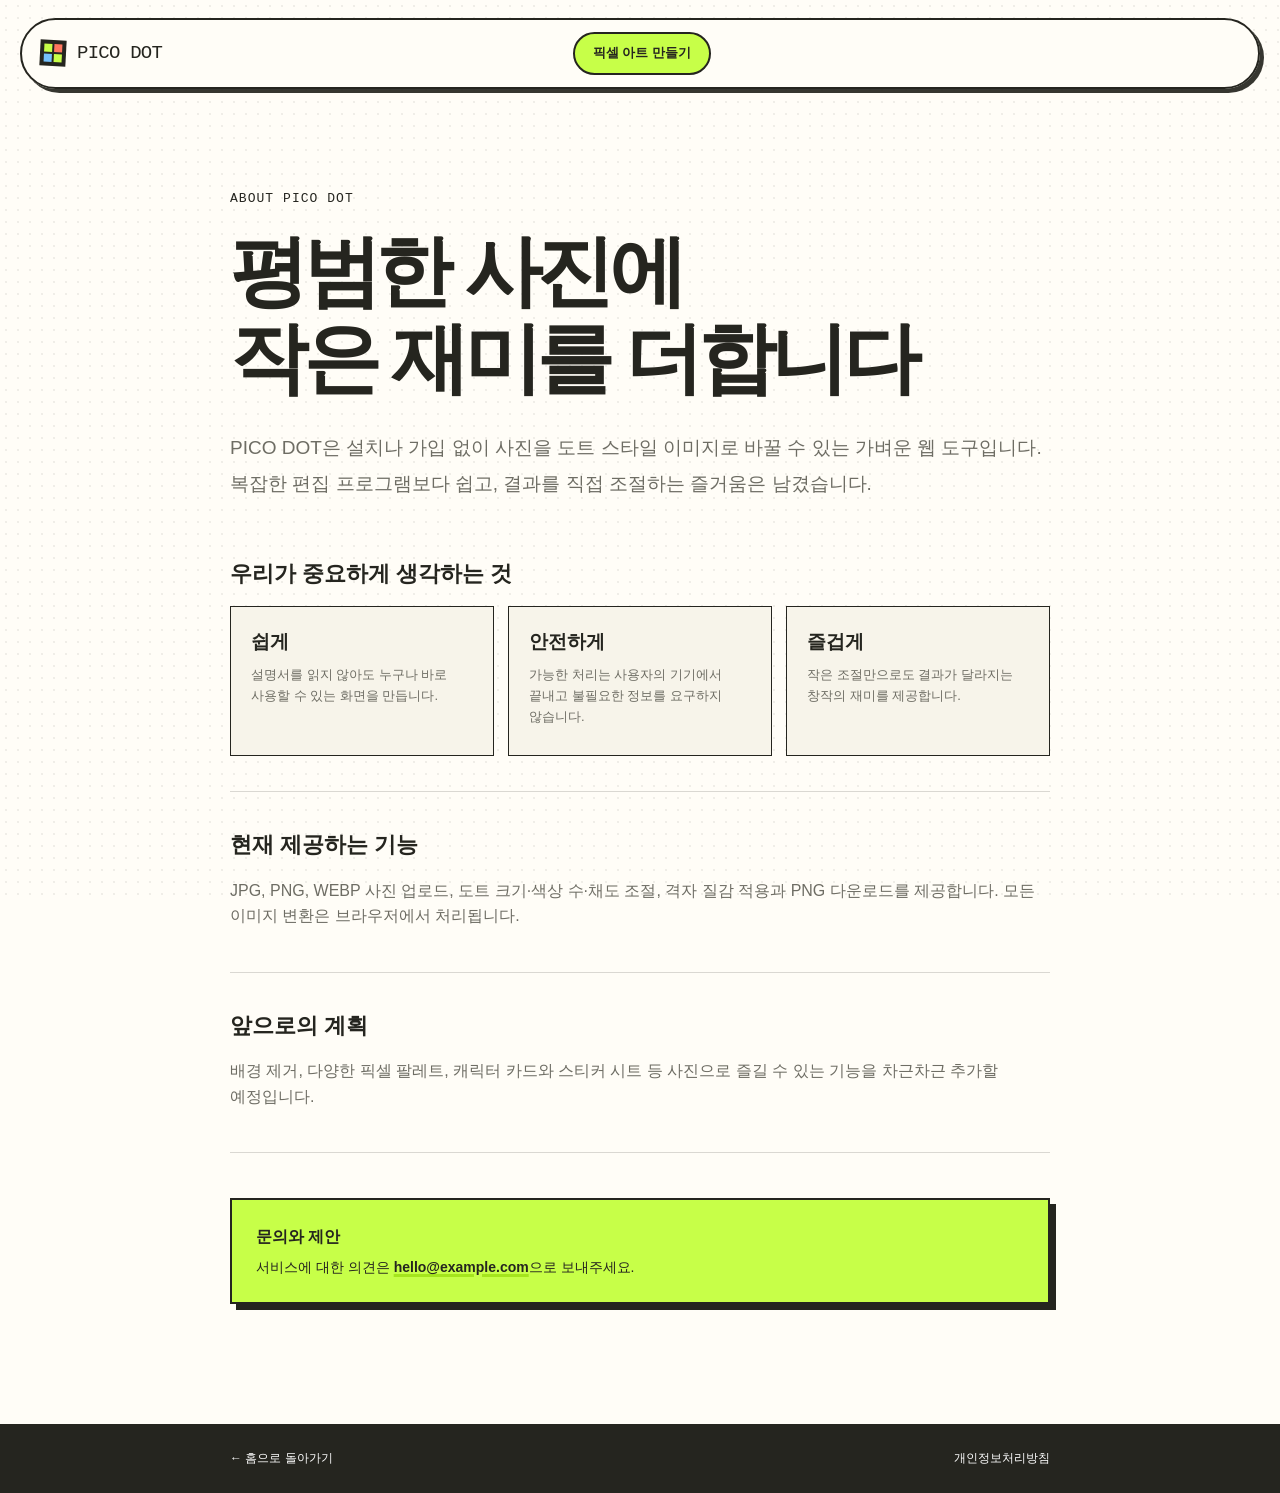
==== about.html @ 703c0777 "PICO DOT" ====
<!doctype html>
<html lang="ko">
  <head>
    <meta charset="utf-8">
    <meta name="viewport" content="width=device-width, initial-scale=1">
    <meta name="description" content="사진 속 분위기를 픽셀 아트로 바꾸는 무료 브라우저 도구 PICO DOT을 소개합니다.">
    <meta name="robots" content="index, follow">
    <title>사이트 소개 | PICO DOT</title>
    <link rel="icon" href="assets/images/favicon.svg" type="image/svg+xml">
    <link rel="stylesheet" href="assets/css/styles.css">
  </head>
  <body class="document-page">
    <header class="site-header compact-header">
      <a class="brand" href="index.html" aria-label="PICO DOT 홈">
        <span class="brand-mark" aria-hidden="true">
          <span></span><span></span><span></span><span></span>
        </span>
        <span>PICO DOT</span>
      </a>
      <a class="header-cta" href="index.html#pixel-maker">픽셀 아트 만들기</a>
    </header>

    <main class="document-shell about-document">
      <p class="section-kicker">ABOUT PICO DOT</p>
      <h1>평범한 사진에<br>작은 재미를 더합니다</h1>
      <p class="document-lead">
        PICO DOT은 설치나 가입 없이 사진을 도트 스타일 이미지로 바꿀 수 있는 가벼운 웹
        도구입니다. 복잡한 편집 프로그램보다 쉽고, 결과를 직접 조절하는 즐거움은 남겼습니다.
      </p>

      <section>
        <h2>우리가 중요하게 생각하는 것</h2>
        <div class="value-grid">
          <article>
            <strong>쉽게</strong>
            <p>설명서를 읽지 않아도 누구나 바로 사용할 수 있는 화면을 만듭니다.</p>
          </article>
          <article>
            <strong>안전하게</strong>
            <p>가능한 처리는 사용자의 기기에서 끝내고 불필요한 정보를 요구하지 않습니다.</p>
          </article>
          <article>
            <strong>즐겁게</strong>
            <p>작은 조절만으로도 결과가 달라지는 창작의 재미를 제공합니다.</p>
          </article>
        </div>
      </section>

      <section>
        <h2>현재 제공하는 기능</h2>
        <p>
          JPG, PNG, WEBP 사진 업로드, 도트 크기·색상 수·채도 조절, 격자 질감 적용과 PNG
          다운로드를 제공합니다. 모든 이미지 변환은 브라우저에서 처리됩니다.
        </p>
      </section>

      <section>
        <h2>앞으로의 계획</h2>
        <p>
          배경 제거, 다양한 픽셀 팔레트, 캐릭터 카드와 스티커 시트 등 사진으로 즐길 수 있는
          기능을 차근차근 추가할 예정입니다.
        </p>
      </section>

      <div class="document-notice">
        <strong>문의와 제안</strong>
        <p>서비스에 대한 의견은 <a href="mailto:hello@example.com">hello@example.com</a>으로 보내주세요.</p>
      </div>
    </main>

    <footer class="document-footer">
      <a href="index.html">← 홈으로 돌아가기</a>
      <a href="privacy.html">개인정보처리방침</a>
    </footer>
    <script src="assets/js/app.js"></script>
  </body>
</html>
---- assets/css/styles.css ----
:root {
  --ink: #25251f;
  --muted: #6e6d64;
  --cream: #f7f4ea;
  --paper: #fffdf7;
  --white: #ffffff;
  --lime: #c7ff48;
  --lime-dark: #a4e51c;
  --coral: #ff775f;
  --blue: #74c0fc;
  --yellow: #ffd166;
  --line: #25251f;
  --soft-line: rgba(37, 37, 31, 0.17);
  --shadow: 8px 8px 0 var(--ink);
  --radius-large: 30px;
  --radius-medium: 20px;
  --max-width: 1180px;
  --font-sans: Pretendard, "Noto Sans KR", "Malgun Gothic", Arial, sans-serif;
  --font-mono: "Cascadia Mono", Consolas, monospace;
}

* {
  box-sizing: border-box;
}

html {
  scroll-behavior: smooth;
  scroll-padding-top: 100px;
}

body {
  margin: 0;
  color: var(--ink);
  background: var(--cream);
  font-family: var(--font-sans);
  line-height: 1.6;
  word-break: keep-all;
}

body::before {
  position: fixed;
  inset: 0;
  z-index: -1;
  background-image: radial-gradient(rgba(37, 37, 31, 0.07) 0.8px, transparent 0.8px);
  background-size: 12px 12px;
  content: "";
  pointer-events: none;
}

a {
  color: inherit;
  text-decoration: none;
}

button,
input {
  font: inherit;
}

button,
a {
  -webkit-tap-highlight-color: transparent;
}

button {
  color: inherit;
}

.skip-link {
  position: fixed;
  top: 10px;
  left: 10px;
  z-index: 100;
  padding: 10px 14px;
  border: 2px solid var(--ink);
  background: var(--lime);
  transform: translateY(-150%);
}

.skip-link:focus {
  transform: translateY(0);
}

.site-header {
  position: sticky;
  top: 0;
  z-index: 30;
  display: grid;
  grid-template-columns: 1fr auto 1fr;
  align-items: center;
  width: min(calc(100% - 36px), 1240px);
  margin: 18px auto 0;
  padding: 12px 14px 12px 18px;
  border: 2px solid var(--ink);
  border-radius: 999px;
  background: rgba(255, 253, 247, 0.94);
  box-shadow: 4px 4px 0 rgba(37, 37, 31, 0.92);
  backdrop-filter: blur(12px);
}

.brand {
  display: inline-flex;
  align-items: center;
  width: max-content;
  gap: 11px;
  font-family: var(--font-mono);
  font-size: 19px;
  font-weight: 500;
  letter-spacing: -0.04em;
}

.brand-mark {
  display: grid;
  grid-template-columns: repeat(2, 8px);
  grid-template-rows: repeat(2, 8px);
  gap: 2px;
  padding: 4px;
  background: var(--ink);
  transform: rotate(3deg);
}

.brand-mark span:nth-child(1),
.brand-mark span:nth-child(4) {
  background: var(--lime);
}

.brand-mark span:nth-child(2) {
  background: var(--coral);
}

.brand-mark span:nth-child(3) {
  background: var(--blue);
}

.desktop-nav {
  display: flex;
  align-items: center;
  gap: 30px;
  font-size: 14px;
  font-weight: 700;
}

.desktop-nav a {
  position: relative;
}

.desktop-nav a::after {
  position: absolute;
  right: 0;
  bottom: -5px;
  left: 0;
  height: 3px;
  background: var(--lime-dark);
  content: "";
  transform: scaleX(0);
  transform-origin: left;
  transition: transform 180ms ease;
}

.desktop-nav a:hover::after,
.desktop-nav a:focus-visible::after {
  transform: scaleX(1);
}

.header-cta {
  justify-self: end;
  padding: 9px 18px;
  border: 2px solid var(--ink);
  border-radius: 999px;
  background: var(--lime);
  font-size: 13px;
  font-weight: 800;
  transition: transform 150ms ease, box-shadow 150ms ease;
}

.header-cta:hover {
  box-shadow: 3px 3px 0 var(--ink);
  transform: translate(-2px, -2px);
}

.section-shell {
  width: min(calc(100% - 40px), var(--max-width));
  margin-right: auto;
  margin-left: auto;
}

.hero {
  display: grid;
  grid-template-columns: 1.02fr 0.98fr;
  align-items: center;
  min-height: 740px;
  padding-top: 68px;
  padding-bottom: 90px;
  gap: 70px;
}

.eyebrow,
.section-kicker {
  margin: 0 0 18px;
  font-family: var(--font-mono);
  font-size: 13px;
  font-weight: 500;
  letter-spacing: 0.08em;
}

.eyebrow {
  display: inline-flex;
  align-items: center;
  padding: 7px 12px;
  border: 1.5px solid var(--ink);
  border-radius: 999px;
  gap: 7px;
  background: var(--white);
  box-shadow: 3px 3px 0 var(--ink);
}

.hero h1 {
  margin: 0;
  font-size: clamp(48px, 5.4vw, 78px);
  font-weight: 900;
  letter-spacing: -0.075em;
  line-height: 1.08;
}

.highlight {
  position: relative;
  z-index: 0;
  display: inline-block;
}

.highlight::after {
  position: absolute;
  right: -3px;
  bottom: 3px;
  left: -3px;
  z-index: -1;
  height: 24%;
  background: var(--lime);
  content: "";
  transform: rotate(-1deg);
}

.hero-description {
  margin: 30px 0;
  color: var(--muted);
  font-size: 18px;
  line-height: 1.85;
}

.hero-actions {
  display: flex;
  align-items: center;
  gap: 24px;
}

.button {
  display: inline-flex;
  align-items: center;
  justify-content: center;
  min-height: 52px;
  padding: 0 23px;
  border: 2px solid var(--ink);
  border-radius: 8px;
  gap: 20px;
  font-weight: 800;
  cursor: pointer;
  transition: transform 150ms ease, box-shadow 150ms ease, background 150ms ease;
}

.button:hover {
  box-shadow: 4px 4px 0 var(--ink);
  transform: translate(-3px, -3px);
}

.button-primary {
  background: var(--lime);
}

.button-dark {
  color: var(--white);
  background: var(--ink);
}

.button-outline {
  background: var(--white);
}

.text-link {
  border-bottom: 1.5px solid var(--ink);
  font-size: 14px;
  font-weight: 700;
}

.trust-list {
  display: flex;
  margin: 34px 0 0;
  padding: 0;
  gap: 18px;
  color: var(--muted);
  font-size: 12px;
  list-style: none;
}

.trust-list span {
  color: var(--ink);
  font-weight: 900;
}

.hero-art {
  position: relative;
  min-height: 510px;
}

.pixel-window {
  position: absolute;
  top: 30px;
  right: 15px;
  width: min(100%, 500px);
  overflow: hidden;
  border: 3px solid var(--ink);
  border-radius: 22px;
  background: var(--white);
  box-shadow: 14px 14px 0 var(--ink);
  transform: rotate(2.5deg);
}

.window-bar {
  display: flex;
  align-items: center;
  height: 45px;
  padding: 0 15px;
  border-bottom: 2px solid var(--ink);
  gap: 7px;
  background: var(--paper);
}

.window-bar span {
  width: 10px;
  height: 10px;
  border: 1.5px solid var(--ink);
  border-radius: 50%;
}

.window-bar span:nth-child(1) {
  background: var(--coral);
}

.window-bar span:nth-child(2) {
  background: var(--yellow);
}

.window-bar span:nth-child(3) {
  background: var(--lime);
}

.window-bar strong {
  margin-left: auto;
  font-family: var(--font-mono);
  font-size: 10px;
  font-weight: 500;
}

.pixel-cat {
  position: relative;
  height: 430px;
  overflow: hidden;
  background:
    linear-gradient(90deg, transparent 97%, rgba(37, 37, 31, 0.08) 97%),
    linear-gradient(transparent 97%, rgba(37, 37, 31, 0.08) 97%),
    linear-gradient(145deg, #ffd9a6, #fff1c1 48%, #a5d8ff);
  background-size: 22px 22px, 22px 22px, auto;
}

.cat-face {
  position: absolute;
  bottom: 25px;
  left: 50%;
  width: 310px;
  height: 310px;
  border: 5px solid var(--ink);
  border-radius: 44% 44% 48% 48%;
  background:
    linear-gradient(90deg, transparent 49%, rgba(255, 255, 255, 0.2) 49% 52%, transparent 52%),
    repeating-linear-gradient(135deg, #d59562 0 25px, #efbb82 25px 50px);
  box-shadow: inset -26px -20px 0 rgba(91, 56, 36, 0.14);
  transform: translateX(-50%);
}

.cat-ear {
  position: absolute;
  top: 74px;
  z-index: 2;
  width: 128px;
  height: 145px;
  border: 5px solid var(--ink);
  background: var(--coral);
  clip-path: polygon(50% 0, 100% 100%, 0 100%);
}

.cat-ear-left {
  left: 75px;
  transform: rotate(-9deg);
}

.cat-ear-right {
  right: 70px;
  transform: rotate(9deg);
}

.cat-eye {
  position: absolute;
  top: 122px;
  width: 54px;
  height: 36px;
  border: 5px solid var(--ink);
  background: var(--lime);
  box-shadow: inset 18px 0 0 var(--ink);
}

.eye-left {
  left: 62px;
}

.eye-right {
  right: 62px;
  transform: scaleX(-1);
}

.cat-nose {
  position: absolute;
  top: 186px;
  left: 50%;
  width: 34px;
  height: 25px;
  background: var(--coral);
  clip-path: polygon(0 0, 100% 0, 50% 100%);
  transform: translateX(-50%);
}

.cat-nose::after {
  position: absolute;
  top: 22px;
  left: 15px;
  width: 5px;
  height: 42px;
  background: var(--ink);
  content: "";
}

.spark {
  position: absolute;
  font-family: var(--font-mono);
  font-size: 36px;
  font-weight: 800;
}

.spark-one {
  top: 48px;
  left: 38px;
  color: var(--coral);
}

.spark-two {
  top: 105px;
  right: 30px;
}

.spark-three {
  bottom: 28px;
  left: 28px;
  color: var(--blue);
  font-size: 58px;
}

.floating-label {
  position: absolute;
  z-index: 5;
  padding: 8px 13px;
  border: 2px solid var(--ink);
  background: var(--white);
  box-shadow: 4px 4px 0 var(--ink);
  font-family: var(--font-mono);
  font-size: 12px;
  font-weight: 500;
}

.label-original {
  top: 8px;
  left: -10px;
  transform: rotate(-8deg);
}

.label-result {
  right: -8px;
  bottom: 36px;
  background: var(--lime);
  transform: rotate(7deg);
}

.palette-card {
  position: absolute;
  bottom: -2px;
  left: 22px;
  z-index: 6;
  display: flex;
  padding: 10px;
  border: 2px solid var(--ink);
  background: var(--white);
  box-shadow: 4px 4px 0 var(--ink);
  gap: 7px;
  transform: rotate(-4deg);
}

.palette-card span {
  width: 25px;
  height: 25px;
  border: 1.5px solid var(--ink);
  background: var(--swatch);
}

.maker-section {
  padding: 100px max(20px, calc((100% - var(--max-width)) / 2));
  background: var(--ink);
}

.section-heading {
  max-width: 760px;
  margin: 0 auto 50px;
  text-align: center;
}

.section-heading h2,
.privacy-copy h2,
.final-cta h2 {
  margin: 0;
  font-size: clamp(36px, 4.5vw, 58px);
  font-weight: 900;
  letter-spacing: -0.06em;
  line-height: 1.18;
}

.section-heading > p:last-child {
  margin: 17px 0 0;
  color: var(--muted);
}

.maker-section .section-heading {
  color: var(--white);
}

.maker-section .section-heading > p:last-child {
  color: rgba(255, 255, 255, 0.65);
}

.maker-section .section-kicker {
  color: var(--lime);
}

.maker-app {
  display: grid;
  grid-template-columns: minmax(0, 1.65fr) minmax(280px, 0.72fr);
  width: min(100%, var(--max-width));
  margin: 0 auto;
  border: 2px solid var(--ink);
  background: var(--paper);
  box-shadow: 12px 12px 0 var(--lime);
}

.canvas-panel,
.control-panel {
  padding: 28px;
}

.canvas-panel {
  border-right: 2px solid var(--ink);
}

.panel-heading {
  display: flex;
  align-items: center;
  justify-content: space-between;
  margin-bottom: 20px;
}

.panel-heading > div {
  display: flex;
  align-items: center;
  gap: 12px;
}

.panel-heading h3 {
  margin: 0;
  font-size: 20px;
}

.step-number {
  display: inline-flex;
  align-items: center;
  justify-content: center;
  width: 35px;
  height: 35px;
  border: 2px solid var(--ink);
  background: var(--lime);
  font-family: var(--font-mono);
  font-size: 11px;
  font-weight: 500;
}

.small-button {
  padding: 6px 11px;
  border: 1.5px solid var(--ink);
  background: var(--white);
  font-size: 12px;
  font-weight: 700;
  cursor: pointer;
}

.drop-zone {
  position: relative;
  display: grid;
  min-height: 500px;
  overflow: hidden;
  border: 2px dashed rgba(37, 37, 31, 0.5);
  background:
    linear-gradient(45deg, #efede4 25%, transparent 25%),
    linear-gradient(-45deg, #efede4 25%, transparent 25%),
    linear-gradient(45deg, transparent 75%, #efede4 75%),
    linear-gradient(-45deg, transparent 75%, #efede4 75%);
  background-position: 0 0, 0 10px, 10px -10px, -10px 0;
  background-size: 20px 20px;
  place-items: center;
  cursor: pointer;
  transition: border-color 150ms ease, background-color 150ms ease;
}

.drop-zone.is-dragging {
  border-color: var(--lime-dark);
  background-color: rgba(199, 255, 72, 0.3);
}

.drop-zone:focus-visible {
  outline: 4px solid var(--blue);
  outline-offset: 4px;
}

.drop-zone input {
  position: absolute;
  width: 1px;
  height: 1px;
  opacity: 0;
  pointer-events: none;
}

.upload-prompt {
  display: flex;
  align-items: center;
  flex-direction: column;
  padding: 30px;
  text-align: center;
}

.upload-prompt.is-hidden {
  display: none;
}

.upload-icon {
  display: grid;
  width: 66px;
  height: 66px;
  margin-bottom: 20px;
  border: 2px solid var(--ink);
  background: var(--lime);
  box-shadow: 5px 5px 0 var(--ink);
  font-size: 34px;
  place-items: center;
}

.upload-prompt strong {
  font-size: 20px;
}

.upload-prompt span:not(.upload-icon) {
  margin-top: 8px;
  color: var(--muted);
  font-size: 14px;
}

.upload-prompt small {
  margin-top: 18px;
  font-family: var(--font-mono);
  font-size: 10px;
}

.drop-zone canvas {
  display: none;
  width: 100%;
  height: 100%;
  max-height: 620px;
  object-fit: contain;
  image-rendering: pixelated;
}

.drop-zone canvas.is-visible {
  display: block;
}

.canvas-badge {
  position: absolute;
  right: 12px;
  bottom: 12px;
  padding: 5px 9px;
  border: 1.5px solid var(--ink);
  background: var(--lime);
  font-family: var(--font-mono);
  font-size: 10px;
}

.control-group {
  padding: 22px 0;
  border-bottom: 1px solid var(--soft-line);
}

.control-label {
  display: flex;
  align-items: center;
  justify-content: space-between;
  margin-bottom: 15px;
}

.control-label label {
  font-weight: 800;
}

.control-label output {
  min-width: 48px;
  padding: 3px 7px;
  border: 1px solid var(--ink);
  background: var(--lime);
  font-family: var(--font-mono);
  font-size: 11px;
  text-align: center;
}

input[type="range"] {
  width: 100%;
  height: 6px;
  border: 1px solid var(--ink);
  border-radius: 0;
  background: var(--white);
  cursor: pointer;
  appearance: none;
}

input[type="range"]::-webkit-slider-thumb {
  width: 20px;
  height: 20px;
  border: 2px solid var(--ink);
  border-radius: 0;
  background: var(--coral);
  box-shadow: 2px 2px 0 var(--ink);
  appearance: none;
}

input[type="range"]::-moz-range-thumb {
  width: 18px;
  height: 18px;
  border: 2px solid var(--ink);
  border-radius: 0;
  background: var(--coral);
  box-shadow: 2px 2px 0 var(--ink);
}

.range-caption {
  display: flex;
  justify-content: space-between;
  margin-top: 9px;
  color: var(--muted);
  font-size: 10px;
}

.toggle-row {
  display: flex;
  align-items: center;
  justify-content: space-between;
  padding: 23px 0;
  cursor: pointer;
}

.toggle-row > span:first-child {
  display: flex;
  flex-direction: column;
}

.toggle-row strong {
  font-size: 14px;
}

.toggle-row small {
  margin-top: 3px;
  color: var(--muted);
  font-size: 10px;
}

.toggle-row input {
  position: absolute;
  opacity: 0;
}

.toggle {
  position: relative;
  width: 46px;
  height: 25px;
  border: 2px solid var(--ink);
  background: #d7d4cb;
}

.toggle::after {
  position: absolute;
  top: 3px;
  left: 3px;
  width: 15px;
  height: 15px;
  background: var(--ink);
  content: "";
  transition: transform 160ms ease;
}

.toggle-row input:checked + .toggle {
  background: var(--lime);
}

.toggle-row input:checked + .toggle::after {
  transform: translateX(21px);
}

.toggle-row input:focus-visible + .toggle {
  outline: 3px solid var(--blue);
  outline-offset: 3px;
}

.download-button {
  width: 100%;
  margin-top: 18px;
}

.status-message {
  min-height: 38px;
  margin: 14px 0 0;
  color: var(--muted);
  font-size: 11px;
  text-align: center;
}

.status-message.is-error {
  color: #bd2c18;
  font-weight: 700;
}

.ad-shell {
  padding-top: 65px;
  padding-bottom: 65px;
  text-align: center;
}

.ad-label {
  display: block;
  margin-bottom: 8px;
  color: var(--muted);
  font-family: var(--font-mono);
  font-size: 9px;
  letter-spacing: 0.14em;
}

.ad-slot {
  display: flex;
  align-items: center;
  justify-content: center;
  flex-direction: column;
  min-height: 120px;
  border: 1px solid rgba(37, 37, 31, 0.18);
  color: #aaa69c;
  background: rgba(255, 255, 255, 0.45);
  gap: 3px;
}

.ad-slot strong {
  font-size: 12px;
}

.ad-slot span {
  font-size: 10px;
}

.ad-slot .adsbygoogle {
  width: 100%;
  min-height: 120px;
}

.features {
  padding-top: 90px;
  padding-bottom: 120px;
}

.align-left {
  max-width: none;
  margin-right: 0;
  margin-left: 0;
  text-align: left;
}

.feature-grid {
  display: grid;
  grid-template-columns: repeat(3, 1fr);
  gap: 25px;
}

.feature-card {
  position: relative;
  min-height: 340px;
  padding: 32px;
  border: 2px solid var(--ink);
  background: var(--white);
  box-shadow: 7px 7px 0 var(--ink);
}

.feature-card:nth-child(2) {
  transform: translateY(20px);
}

.feature-lime {
  background: var(--lime);
}

.feature-coral {
  background: #ffad9e;
}

.feature-index {
  position: absolute;
  top: 22px;
  right: 24px;
  font-family: var(--font-mono);
  font-size: 11px;
}

.feature-icon {
  display: grid;
  width: 76px;
  height: 76px;
  margin: 40px 0 35px;
  border: 2px solid var(--ink);
  background: var(--paper);
  box-shadow: 4px 4px 0 var(--ink);
  font-size: 33px;
  place-items: center;
}

.feature-card h3 {
  margin: 0 0 14px;
  font-size: 23px;
  letter-spacing: -0.04em;
}

.feature-card p {
  margin: 0;
  color: rgba(37, 37, 31, 0.7);
  font-size: 14px;
}

.steps-section {
  padding: 105px max(20px, calc((100% - var(--max-width)) / 2));
  background: var(--white);
}

.steps-list {
  width: min(100%, 920px);
  margin: 0 auto;
  padding: 0;
  border-top: 2px solid var(--ink);
  list-style: none;
}

.steps-list li {
  display: grid;
  grid-template-columns: 130px 1fr;
  align-items: center;
  padding: 38px 20px;
  border-bottom: 2px solid var(--ink);
}

.big-number {
  color: var(--lime-dark);
  font-family: var(--font-mono);
  font-size: 58px;
  font-weight: 500;
  text-shadow: 2px 2px 0 var(--ink);
}

.steps-list h3 {
  margin: 0 0 7px;
  font-size: 23px;
}

.steps-list p {
  margin: 0;
  color: var(--muted);
}

.privacy-highlight {
  display: grid;
  grid-template-columns: 0.85fr 1.15fr;
  align-items: center;
  padding-top: 130px;
  padding-bottom: 130px;
  gap: 100px;
}

.privacy-visual {
  position: relative;
  display: grid;
  min-height: 380px;
  border: 3px solid var(--ink);
  background:
    linear-gradient(90deg, transparent 94%, rgba(37, 37, 31, 0.09) 94%),
    linear-gradient(transparent 94%, rgba(37, 37, 31, 0.09) 94%),
    var(--blue);
  background-size: 28px 28px;
  box-shadow: 12px 12px 0 var(--ink);
  place-items: center;
  transform: rotate(-2deg);
}

.lock-top {
  position: absolute;
  top: 66px;
  width: 155px;
  height: 150px;
  border: 30px solid var(--ink);
  border-bottom: 0;
  border-radius: 75px 75px 0 0;
}

.lock-body {
  position: relative;
  z-index: 2;
  display: grid;
  width: 230px;
  height: 180px;
  margin-top: 95px;
  border: 5px solid var(--ink);
  background: var(--lime);
  box-shadow: 8px 8px 0 rgba(37, 37, 31, 0.24);
  font-family: var(--font-mono);
  font-size: 65px;
  font-weight: 700;
  place-items: center;
}

.privacy-copy > p:not(.section-kicker) {
  margin: 24px 0 30px;
  color: var(--muted);
  font-size: 16px;
  line-height: 1.9;
}

.faq {
  padding-top: 100px;
  padding-bottom: 130px;
}

.faq-list {
  border-top: 2px solid var(--ink);
}

.faq-list details {
  border-bottom: 2px solid var(--ink);
}

.faq-list summary {
  display: flex;
  align-items: center;
  justify-content: space-between;
  padding: 26px 8px;
  font-size: 18px;
  font-weight: 800;
  cursor: pointer;
  list-style: none;
}

.faq-list summary::-webkit-details-marker {
  display: none;
}

.faq-list summary span {
  display: grid;
  width: 30px;
  height: 30px;
  border: 1.5px solid var(--ink);
  background: var(--lime);
  font-family: var(--font-mono);
  font-size: 19px;
  place-items: center;
  transition: transform 160ms ease;
}

.faq-list details[open] summary span {
  transform: rotate(45deg);
}

.faq-list details p {
  max-width: 780px;
  margin: -5px 0 26px;
  padding: 0 8px;
  color: var(--muted);
}

.final-cta {
  position: relative;
  min-height: 480px;
  overflow: hidden;
  padding: 100px max(20px, calc((100% - var(--max-width)) / 2));
  color: var(--white);
  background: var(--ink);
}

.final-cta > div:first-child {
  position: relative;
  z-index: 2;
}

.final-cta .section-kicker {
  color: var(--lime);
}

.final-cta h2 span {
  color: var(--lime);
}

.final-cta .button {
  margin-top: 34px;
  border-color: var(--white);
}

.final-cta .button:hover {
  box-shadow: 4px 4px 0 var(--lime);
}

.cta-pixels span {
  position: absolute;
  display: block;
  border: 3px solid var(--white);
  opacity: 0.9;
  transform: rotate(8deg);
}

.cta-pixels span:nth-child(1) {
  top: 100px;
  right: 18%;
  width: 190px;
  height: 190px;
  background: var(--coral);
}

.cta-pixels span:nth-child(2) {
  top: 65px;
  right: 8%;
  width: 90px;
  height: 90px;
  background: var(--lime);
  transform: rotate(-7deg);
}

.cta-pixels span:nth-child(3) {
  right: 4%;
  bottom: 30px;
  width: 145px;
  height: 145px;
  background: var(--blue);
}

.cta-pixels span:nth-child(4) {
  right: 26%;
  bottom: 35px;
  width: 70px;
  height: 70px;
  background: var(--yellow);
  transform: rotate(-12deg);
}

.cta-pixels span:nth-child(5) {
  top: 30px;
  right: 33%;
  width: 34px;
  height: 34px;
  background: var(--white);
}

.site-footer {
  padding: 70px max(20px, calc((100% - var(--max-width)) / 2)) 25px;
  background: var(--paper);
}

.footer-main {
  display: grid;
  grid-template-columns: 1.2fr 0.8fr;
  padding-bottom: 55px;
  gap: 70px;
}

.footer-main > div:first-child p {
  max-width: 400px;
  color: var(--muted);
  font-size: 13px;
}

.footer-links {
  display: grid;
  grid-template-columns: repeat(2, 1fr);
  gap: 40px;
}

.footer-links > div {
  display: flex;
  flex-direction: column;
  gap: 9px;
}

.footer-links strong {
  margin-bottom: 7px;
  font-size: 13px;
}

.footer-links a {
  color: var(--muted);
  font-size: 12px;
}

.footer-links a:hover {
  color: var(--ink);
  text-decoration: underline;
}

.footer-bottom {
  display: flex;
  justify-content: space-between;
  padding-top: 22px;
  border-top: 1px solid var(--soft-line);
  color: var(--muted);
  font-family: var(--font-mono);
  font-size: 10px;
}

.document-page {
  background: var(--paper);
}

.compact-header {
  position: relative;
}

.document-shell {
  width: min(calc(100% - 40px), 820px);
  margin: 0 auto;
  padding: 100px 0 120px;
}

.document-shell > h1 {
  margin: 0;
  font-size: clamp(46px, 7vw, 78px);
  letter-spacing: -0.07em;
  line-height: 1.12;
}

.document-lead {
  margin: 28px 0 18px;
  color: var(--muted);
  font-size: 19px;
  line-height: 1.9;
}

.document-date {
  padding-bottom: 30px;
  border-bottom: 2px solid var(--ink);
  color: var(--muted);
  font-family: var(--font-mono);
  font-size: 11px;
}

.document-shell section {
  padding: 35px 0;
  border-bottom: 1px solid var(--soft-line);
}

.document-shell h2 {
  margin: 0 0 15px;
  font-size: 22px;
}

.document-shell section p {
  margin: 8px 0;
  color: var(--muted);
}

.document-shell a {
  font-weight: 700;
  text-decoration: underline;
  text-decoration-color: var(--lime-dark);
  text-decoration-thickness: 3px;
}

.document-notice {
  margin-top: 45px;
  padding: 24px;
  border: 2px solid var(--ink);
  background: var(--lime);
  box-shadow: 6px 6px 0 var(--ink);
}

.document-notice p {
  margin: 6px 0 0;
  font-size: 14px;
}

.document-footer {
  display: flex;
  justify-content: space-between;
  padding: 25px max(20px, calc((100% - 820px) / 2));
  color: var(--white);
  background: var(--ink);
  font-size: 12px;
}

.value-grid {
  display: grid;
  grid-template-columns: repeat(3, 1fr);
  gap: 14px;
}

.value-grid article {
  padding: 20px;
  border: 1.5px solid var(--ink);
  background: var(--cream);
}

.value-grid strong {
  font-size: 19px;
}

.value-grid p {
  font-size: 13px;
}

@media (max-width: 900px) {
  .desktop-nav {
    display: none;
  }

  .site-header {
    grid-template-columns: 1fr auto;
  }

  .hero {
    grid-template-columns: 1fr;
    padding-top: 90px;
    gap: 45px;
  }

  .hero-copy {
    max-width: 700px;
  }

  .hero-art {
    width: min(100%, 570px);
    margin: 0 auto;
  }

  .maker-app {
    grid-template-columns: 1fr;
  }

  .canvas-panel {
    border-right: 0;
    border-bottom: 2px solid var(--ink);
  }

  .feature-grid {
    grid-template-columns: 1fr;
  }

  .feature-card {
    min-height: 280px;
  }

  .feature-card:nth-child(2) {
    transform: none;
  }

  .privacy-highlight {
    grid-template-columns: 1fr;
    gap: 70px;
  }

  .privacy-visual {
    width: min(100%, 500px);
    margin: 0 auto;
  }

  .cta-pixels {
    opacity: 0.35;
  }

  .footer-main {
    grid-template-columns: 1fr;
  }
}

@media (max-width: 600px) {
  html {
    scroll-padding-top: 80px;
  }

  body {
    word-break: normal;
  }

  .site-header {
    width: calc(100% - 22px);
    margin-top: 10px;
    padding: 9px 10px 9px 13px;
  }

  .brand {
    font-size: 15px;
  }

  .brand-mark {
    grid-template-columns: repeat(2, 6px);
    grid-template-rows: repeat(2, 6px);
  }

  .header-cta {
    padding: 7px 11px;
    font-size: 11px;
  }

  .section-shell {
    width: min(calc(100% - 28px), var(--max-width));
  }

  .hero {
    min-height: auto;
    padding-top: 65px;
    padding-bottom: 70px;
  }

  .hero h1 {
    font-size: clamp(42px, 13vw, 58px);
  }

  .hero-description {
    font-size: 15px;
  }

  .hero-description br {
    display: none;
  }

  .hero-actions {
    align-items: flex-start;
    flex-direction: column;
  }

  .trust-list {
    align-items: flex-start;
    flex-direction: column;
    gap: 6px;
  }

  .hero-art {
    min-height: 390px;
  }

  .pixel-window {
    right: 4px;
    width: calc(100% - 12px);
    box-shadow: 8px 8px 0 var(--ink);
  }

  .pixel-cat {
    height: 320px;
  }

  .cat-face {
    width: 240px;
    height: 240px;
  }

  .cat-ear {
    top: 67px;
    width: 100px;
    height: 108px;
  }

  .cat-ear-left {
    left: 48px;
  }

  .cat-ear-right {
    right: 45px;
  }

  .cat-eye {
    top: 90px;
    width: 42px;
    height: 29px;
  }

  .eye-left {
    left: 45px;
  }

  .eye-right {
    right: 45px;
  }

  .cat-nose {
    top: 145px;
  }

  .palette-card {
    bottom: 0;
  }

  .maker-section,
  .steps-section {
    padding: 75px 14px;
  }

  .section-heading {
    margin-bottom: 35px;
    text-align: left;
  }

  .section-heading h2,
  .privacy-copy h2,
  .final-cta h2 {
    font-size: 38px;
  }

  .canvas-panel,
  .control-panel {
    padding: 18px;
  }

  .drop-zone {
    min-height: 380px;
  }

  .drop-zone canvas {
    max-height: 500px;
  }

  .features,
  .faq {
    padding-top: 75px;
    padding-bottom: 85px;
  }

  .feature-card {
    padding: 25px;
  }

  .steps-list li {
    grid-template-columns: 75px 1fr;
    padding: 28px 5px;
  }

  .big-number {
    font-size: 44px;
  }

  .steps-list p {
    font-size: 13px;
  }

  .privacy-highlight {
    padding-top: 85px;
    padding-bottom: 90px;
  }

  .privacy-visual {
    min-height: 300px;
  }

  .lock-top {
    top: 50px;
    width: 120px;
    height: 115px;
    border-width: 24px;
    border-bottom: 0;
  }

  .lock-body {
    width: 180px;
    height: 145px;
    margin-top: 75px;
  }

  .faq-list summary {
    font-size: 15px;
  }

  .final-cta {
    min-height: 500px;
    padding-top: 85px;
  }

  .cta-pixels span:nth-child(1) {
    top: auto;
    right: 18%;
    bottom: 30px;
    width: 140px;
    height: 140px;
  }

  .cta-pixels span:nth-child(2) {
    top: auto;
    right: 5%;
    bottom: 120px;
  }

  .footer-main {
    gap: 35px;
  }

  .footer-links {
    gap: 20px;
  }

  .footer-bottom,
  .document-footer {
    align-items: flex-start;
    flex-direction: column;
    gap: 8px;
  }

  .document-shell {
    padding-top: 70px;
    padding-bottom: 80px;
  }

  .document-lead {
    font-size: 16px;
  }

  .value-grid {
    grid-template-columns: 1fr;
  }
}

@media (prefers-reduced-motion: reduce) {
  html {
    scroll-behavior: auto;
  }

  *,
  *::before,
  *::after {
    transition-duration: 0.01ms !important;
  }
}
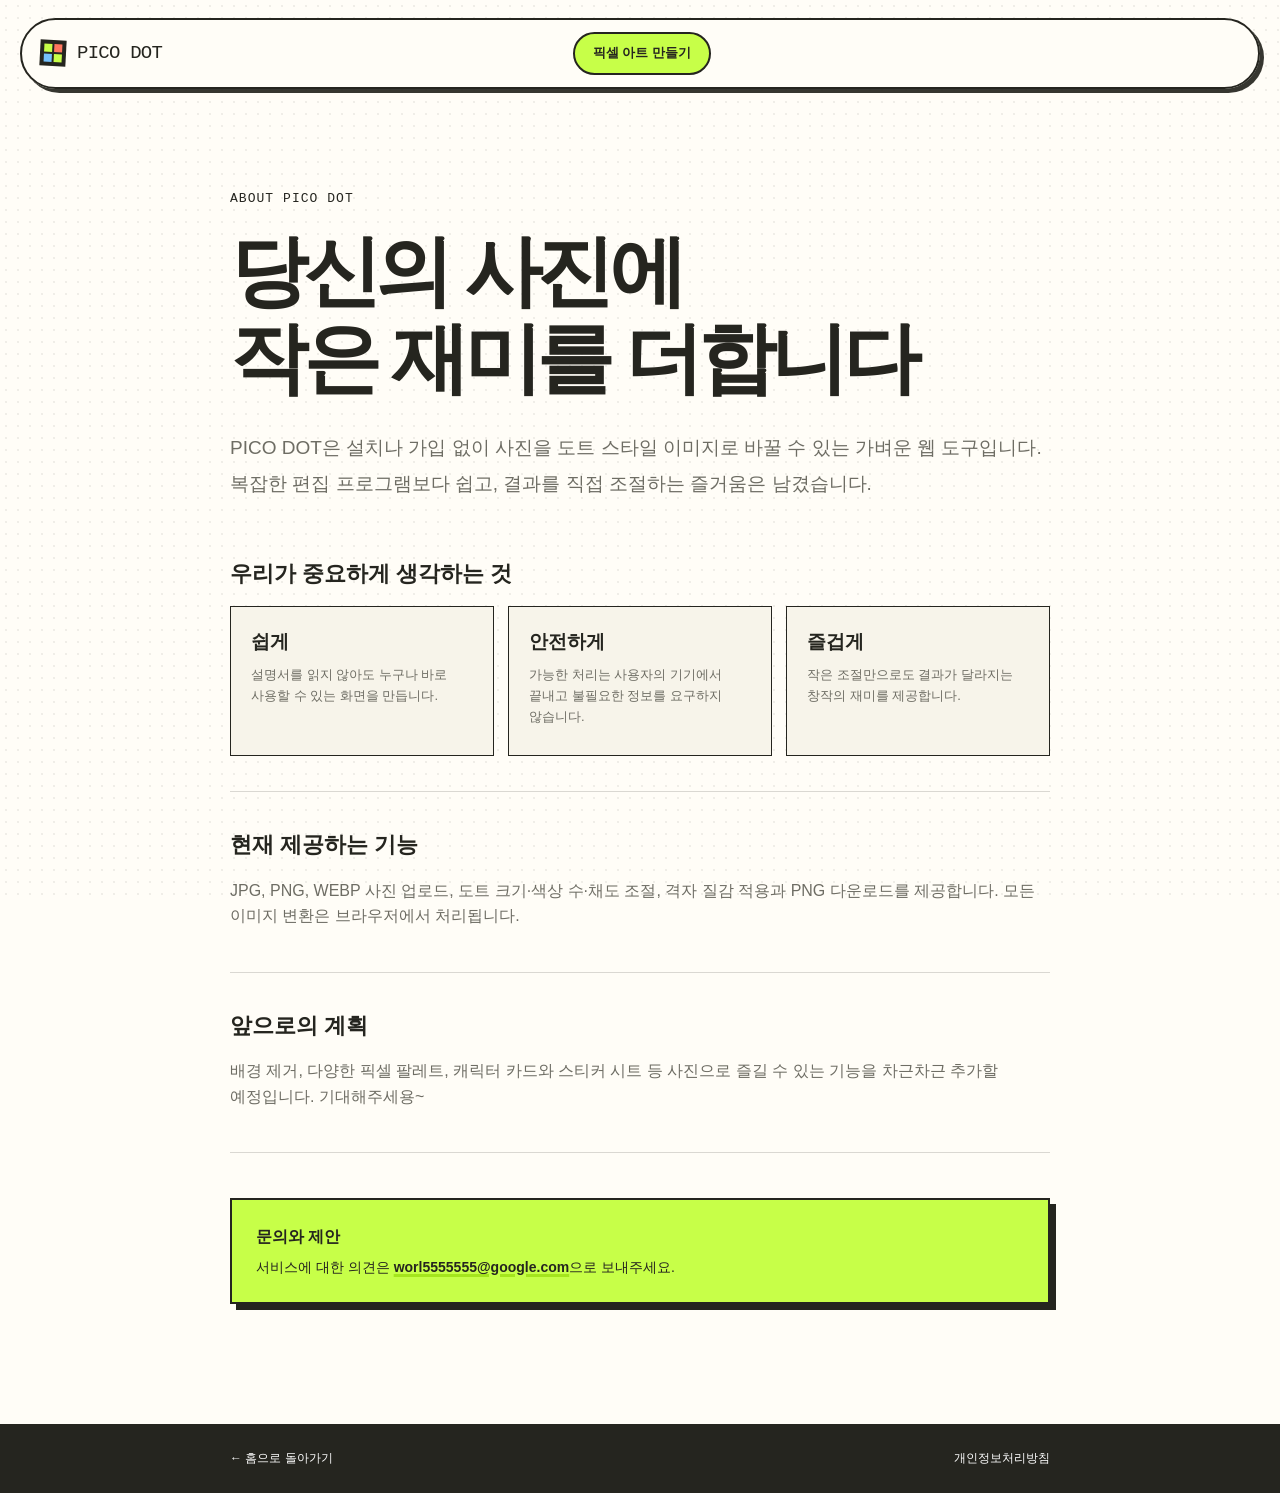
==== commit 0b19c156: "Improve pixel art controls and site content" ====
--- a/about.html
+++ b/about.html
@@ -3,7 +3,7 @@
   <head>
     <meta charset="utf-8">
     <meta name="viewport" content="width=device-width, initial-scale=1">
-    <meta name="description" content="사진 속 분위기를 픽셀 아트로 바꾸는 무료 브라우저 도구 PICO DOT을 소개합니다.">
+    <meta name="description" content="사진을 픽셀 아트로 바꾸는 무료 브라우저 도구 PICO DOT을 소개합니다! 짜잔~">
     <meta name="robots" content="index, follow">
     <title>사이트 소개 | PICO DOT</title>
     <link rel="icon" href="assets/images/favicon.svg" type="image/svg+xml">
@@ -22,7 +22,7 @@
 
     <main class="document-shell about-document">
       <p class="section-kicker">ABOUT PICO DOT</p>
-      <h1>평범한 사진에<br>작은 재미를 더합니다</h1>
+      <h1>당신의 사진에<br>작은 재미를 더합니다</h1>
       <p class="document-lead">
         PICO DOT은 설치나 가입 없이 사진을 도트 스타일 이미지로 바꿀 수 있는 가벼운 웹
         도구입니다. 복잡한 편집 프로그램보다 쉽고, 결과를 직접 조절하는 즐거움은 남겼습니다.
@@ -58,13 +58,13 @@
         <h2>앞으로의 계획</h2>
         <p>
           배경 제거, 다양한 픽셀 팔레트, 캐릭터 카드와 스티커 시트 등 사진으로 즐길 수 있는
-          기능을 차근차근 추가할 예정입니다.
+          기능을 차근차근 추가할 예정입니다. 기대해주세용~
         </p>
       </section>
 
       <div class="document-notice">
         <strong>문의와 제안</strong>
-        <p>서비스에 대한 의견은 <a href="mailto:hello@example.com">hello@example.com</a>으로 보내주세요.</p>
+        <p>서비스에 대한 의견은 <a href="mailto:worl5555555@google.com">worl5555555@google.com</a>으로 보내주세요.</p>
       </div>
     </main>
 
--- a/assets/css/styles.css
+++ b/assets/css/styles.css
@@ -593,6 +593,12 @@
   font-size: 20px;
 }
 
+.panel-actions {
+  display: flex;
+  align-items: center;
+  gap: 8px;
+}
+
 .step-number {
   display: inline-flex;
   align-items: center;
@@ -613,6 +619,15 @@
   font-size: 12px;
   font-weight: 700;
   cursor: pointer;
+}
+
+.small-button-primary {
+  background: var(--lime);
+}
+
+.small-button:hover {
+  box-shadow: 2px 2px 0 var(--ink);
+  transform: translate(-1px, -1px);
 }
 
 .drop-zone {
@@ -629,18 +644,12 @@
   background-position: 0 0, 0 10px, 10px -10px, -10px 0;
   background-size: 20px 20px;
   place-items: center;
-  cursor: pointer;
   transition: border-color 150ms ease, background-color 150ms ease;
 }
 
 .drop-zone.is-dragging {
   border-color: var(--lime-dark);
   background-color: rgba(199, 255, 72, 0.3);
-}
-
-.drop-zone:focus-visible {
-  outline: 4px solid var(--blue);
-  outline-offset: 4px;
 }
 
 .drop-zone input {
@@ -776,66 +785,6 @@
   margin-top: 9px;
   color: var(--muted);
   font-size: 10px;
-}
-
-.toggle-row {
-  display: flex;
-  align-items: center;
-  justify-content: space-between;
-  padding: 23px 0;
-  cursor: pointer;
-}
-
-.toggle-row > span:first-child {
-  display: flex;
-  flex-direction: column;
-}
-
-.toggle-row strong {
-  font-size: 14px;
-}
-
-.toggle-row small {
-  margin-top: 3px;
-  color: var(--muted);
-  font-size: 10px;
-}
-
-.toggle-row input {
-  position: absolute;
-  opacity: 0;
-}
-
-.toggle {
-  position: relative;
-  width: 46px;
-  height: 25px;
-  border: 2px solid var(--ink);
-  background: #d7d4cb;
-}
-
-.toggle::after {
-  position: absolute;
-  top: 3px;
-  left: 3px;
-  width: 15px;
-  height: 15px;
-  background: var(--ink);
-  content: "";
-  transition: transform 160ms ease;
-}
-
-.toggle-row input:checked + .toggle {
-  background: var(--lime);
-}
-
-.toggle-row input:checked + .toggle::after {
-  transform: translateX(21px);
-}
-
-.toggle-row input:focus-visible + .toggle {
-  outline: 3px solid var(--blue);
-  outline-offset: 3px;
 }
 
 .download-button {
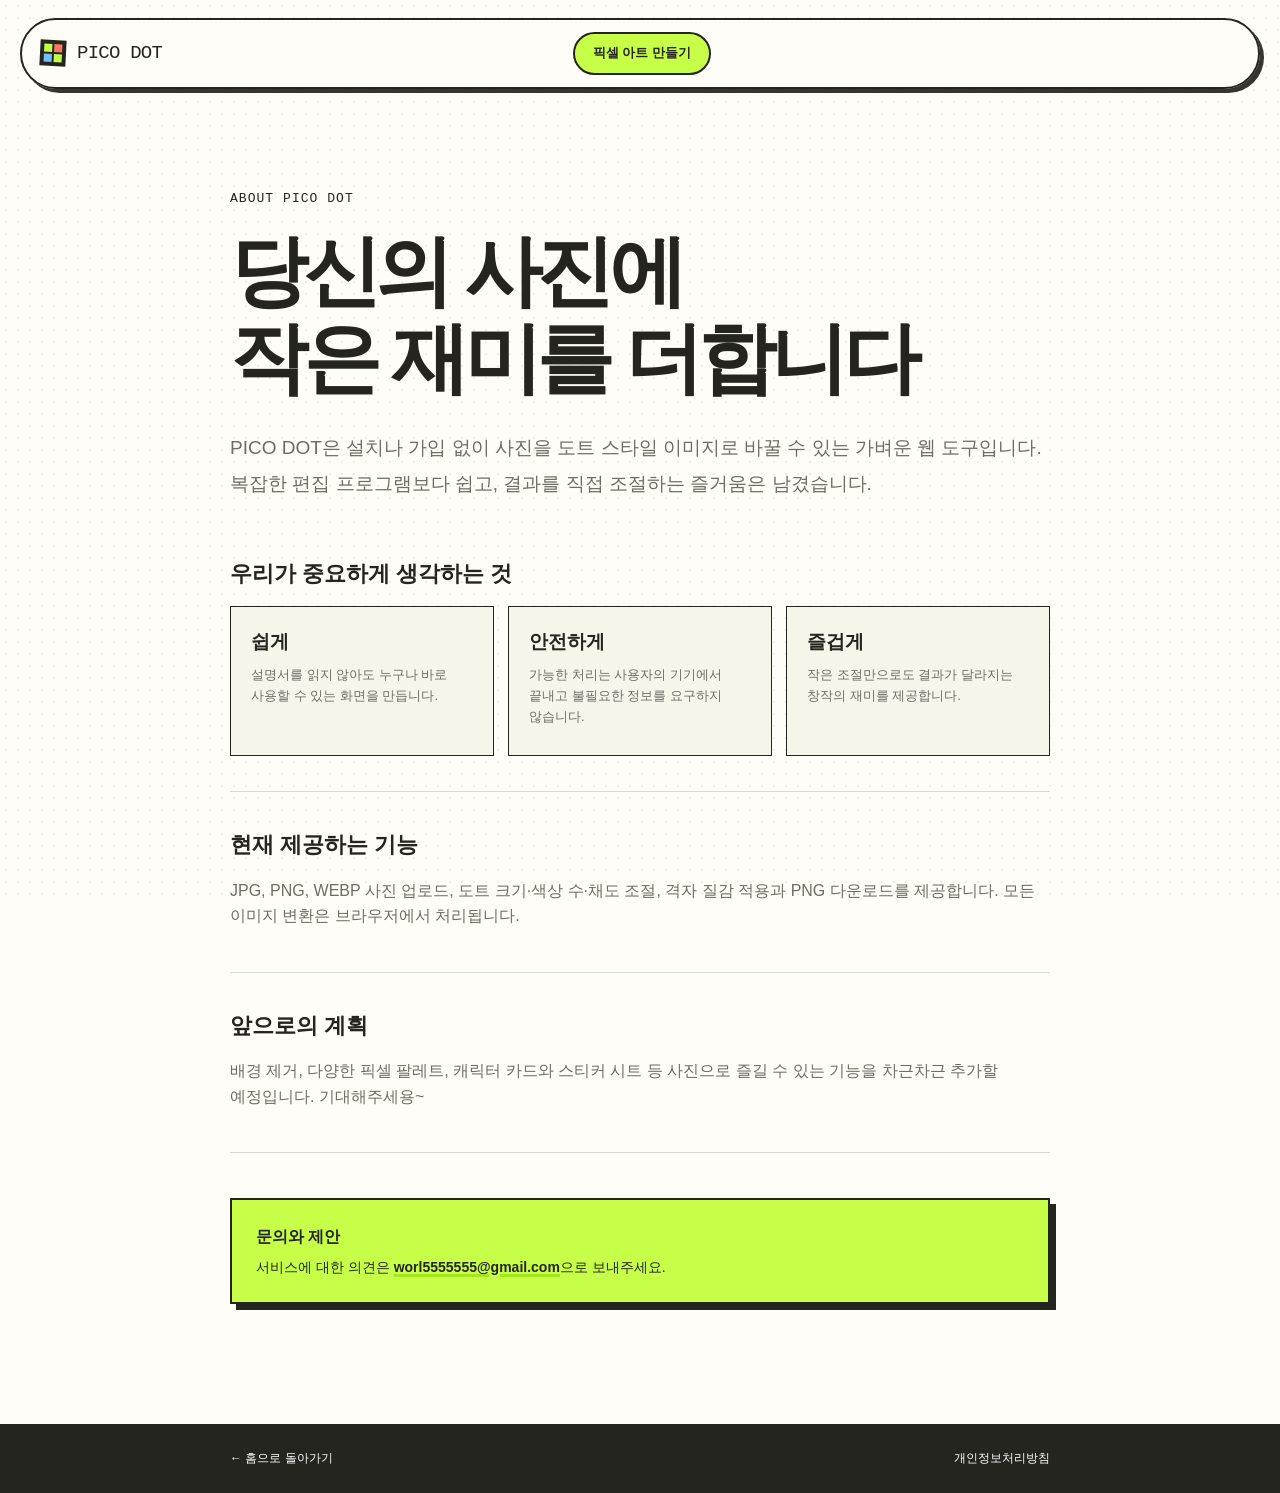
==== commit 5062f179: "Add developer contact details" ====
--- a/about.html
+++ b/about.html
@@ -64,7 +64,7 @@
 
       <div class="document-notice">
         <strong>문의와 제안</strong>
-        <p>서비스에 대한 의견은 <a href="mailto:worl5555555@google.com">worl5555555@google.com</a>으로 보내주세요.</p>
+        <p>서비스에 대한 의견은 <a href="mailto:worl5555555@gmail.com">worl5555555@gmail.com</a>으로 보내주세요.</p>
       </div>
     </main>
 
--- a/assets/css/styles.css
+++ b/assets/css/styles.css
@@ -1158,6 +1158,7 @@
 
 .footer-main > div:first-child p {
   max-width: 400px;
+  margin: 16px 0 0;
   color: var(--muted);
   font-size: 13px;
 }
@@ -1187,6 +1188,45 @@
 .footer-links a:hover {
   color: var(--ink);
   text-decoration: underline;
+}
+
+.developer-info {
+  display: flex;
+  align-items: flex-start;
+  flex-direction: column;
+  width: min(100%, 460px);
+  margin-top: 28px;
+  padding: 24px 26px;
+  border: 2px solid var(--ink);
+  background: var(--lime);
+  box-shadow: 6px 6px 0 var(--ink);
+  gap: 7px;
+}
+
+.developer-info a {
+  color: var(--ink);
+  font-family: var(--font-mono);
+  font-size: clamp(11px, 1.3vw, 14px);
+  font-weight: 700;
+}
+
+.developer-info strong {
+  font-size: clamp(20px, 2.5vw, 29px);
+  letter-spacing: -0.04em;
+}
+
+.developer-role {
+  margin-bottom: 5px;
+  font-family: var(--font-mono);
+  font-size: 10px;
+  font-weight: 700;
+  letter-spacing: 0.14em;
+}
+
+.developer-message {
+  margin-top: 8px;
+  font-size: 15px;
+  font-weight: 800;
 }
 
 .footer-bottom {
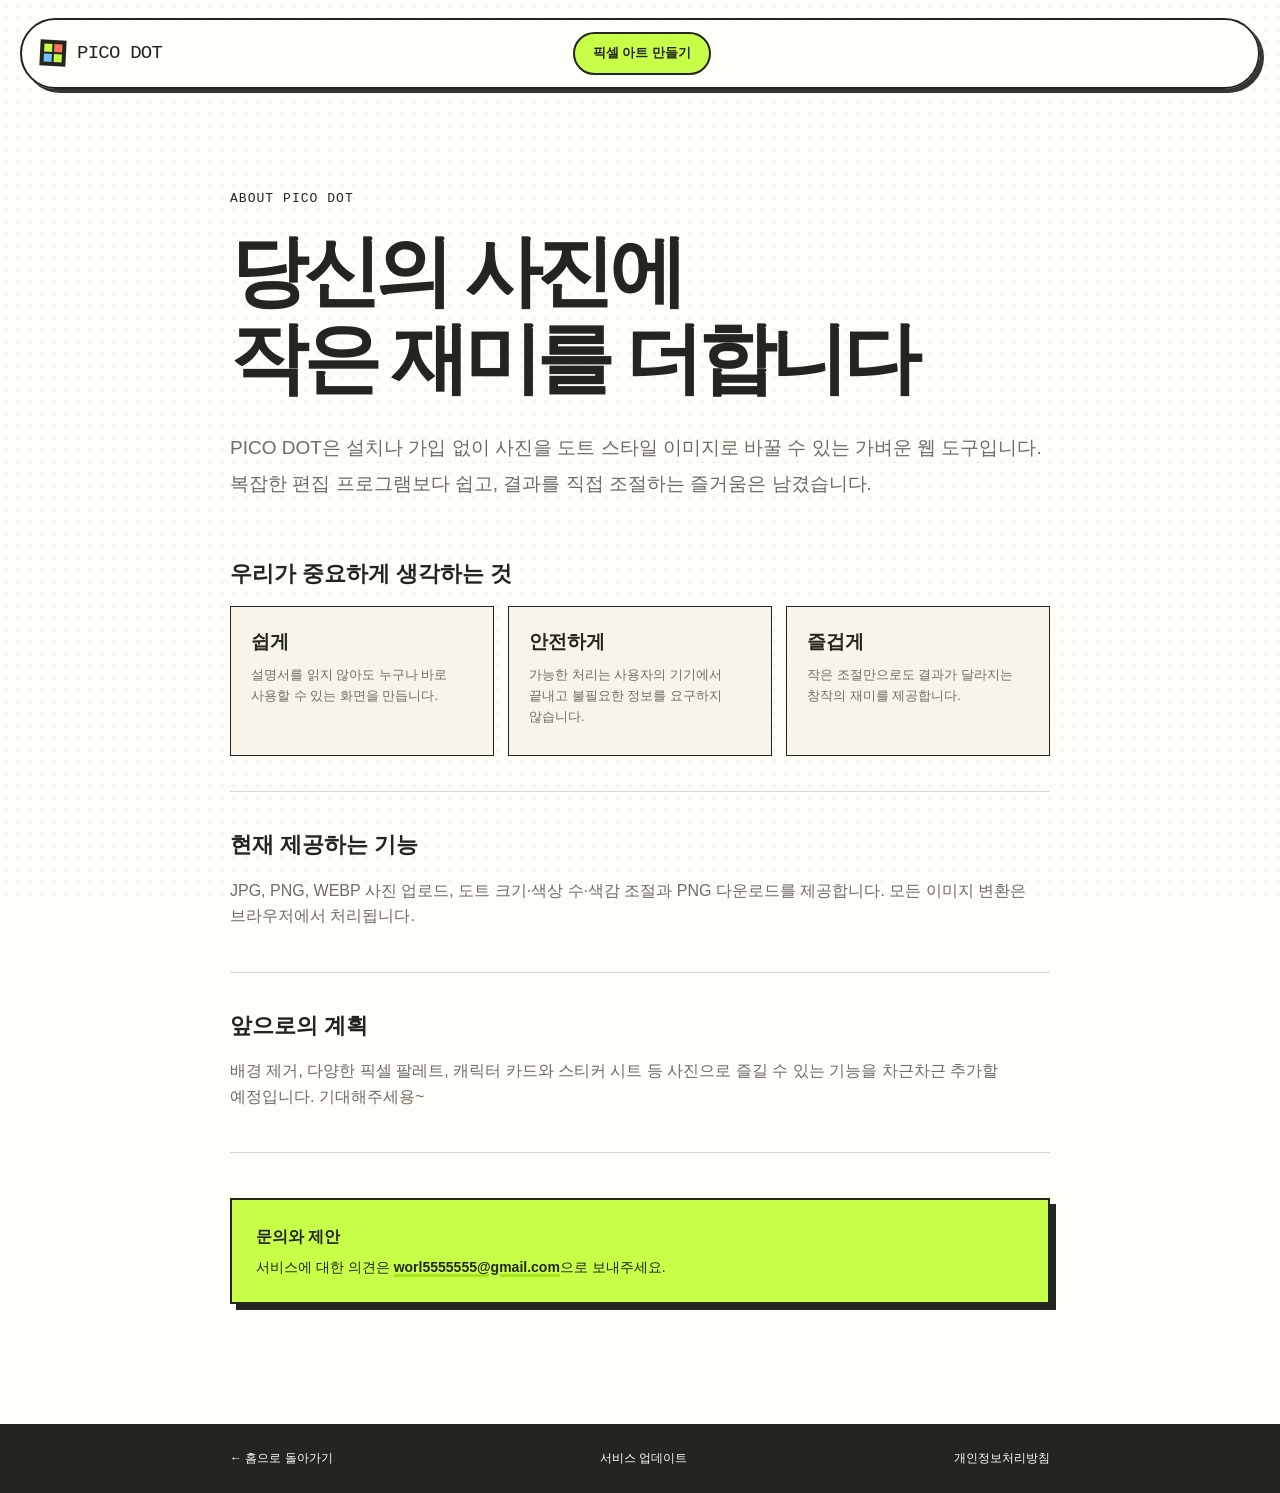
==== commit 97c2f2b1: "Prepare content and ads.txt for AdSense" ====
--- a/about.html
+++ b/about.html
@@ -49,8 +49,8 @@
       <section>
         <h2>현재 제공하는 기능</h2>
         <p>
-          JPG, PNG, WEBP 사진 업로드, 도트 크기·색상 수·채도 조절, 격자 질감 적용과 PNG
-          다운로드를 제공합니다. 모든 이미지 변환은 브라우저에서 처리됩니다.
+          JPG, PNG, WEBP 사진 업로드, 도트 크기·색상 수·색감 조절과 PNG 다운로드를
+          제공합니다. 모든 이미지 변환은 브라우저에서 처리됩니다.
         </p>
       </section>
 
@@ -70,6 +70,7 @@
 
     <footer class="document-footer">
       <a href="index.html">← 홈으로 돌아가기</a>
+      <a href="updates.html">서비스 업데이트</a>
       <a href="privacy.html">개인정보처리방침</a>
     </footer>
     <script src="assets/js/app.js"></script>
--- a/assets/css/styles.css
+++ b/assets/css/styles.css
@@ -66,6 +66,10 @@
   color: inherit;
 }
 
+[hidden] {
+  display: none !important;
+}
+
 .skip-link {
   position: fixed;
   top: 10px;
@@ -955,6 +959,126 @@
   color: var(--muted);
 }
 
+.guide-section {
+  padding-top: 120px;
+  padding-bottom: 130px;
+}
+
+.guide-section .section-heading > p:last-child {
+  max-width: 620px;
+}
+
+.guide-grid {
+  display: grid;
+  grid-template-columns: repeat(2, minmax(0, 1fr));
+  gap: 24px;
+}
+
+.guide-card {
+  position: relative;
+  padding: 38px;
+  border: 2px solid var(--ink);
+  background: var(--white);
+  box-shadow: 7px 7px 0 var(--ink);
+}
+
+.guide-card-wide {
+  display: grid;
+  grid-column: 1 / -1;
+  grid-template-columns: 90px 1fr;
+  background: var(--lime);
+  gap: 20px;
+}
+
+.guide-card-coral {
+  background: #ffb7aa;
+}
+
+.guide-card-dark {
+  color: var(--white);
+  background: var(--ink);
+  box-shadow: 7px 7px 0 var(--coral);
+}
+
+.guide-number {
+  font-family: var(--font-mono);
+  font-size: 45px;
+  font-weight: 700;
+  line-height: 1;
+}
+
+.guide-label {
+  margin: 0 0 8px;
+  font-family: var(--font-mono);
+  font-size: 11px;
+  font-weight: 700;
+  letter-spacing: 0.08em;
+}
+
+.guide-card h3 {
+  margin: 0 0 18px;
+  font-size: clamp(24px, 2.7vw, 34px);
+  letter-spacing: -0.05em;
+  line-height: 1.3;
+}
+
+.guide-card > p:not(.guide-label),
+.guide-card > div > p:not(.guide-label) {
+  margin: 0 0 16px;
+  color: var(--muted);
+  font-size: 14px;
+  line-height: 1.9;
+}
+
+.guide-card-dark > p:not(.guide-label) {
+  color: rgba(255, 255, 255, 0.72);
+}
+
+.guide-checklist {
+  display: grid;
+  grid-template-columns: repeat(2, minmax(0, 1fr));
+  margin: 24px 0 0;
+  padding: 0;
+  gap: 10px 24px;
+  list-style: none;
+}
+
+.guide-checklist li {
+  position: relative;
+  padding-left: 24px;
+  font-size: 13px;
+  font-weight: 700;
+}
+
+.guide-checklist li::before {
+  position: absolute;
+  top: 1px;
+  left: 0;
+  content: "✓";
+  font-family: var(--font-mono);
+  font-weight: 900;
+}
+
+.setting-guide {
+  margin: 24px 0 0;
+}
+
+.setting-guide > div {
+  padding: 15px 0;
+  border-top: 1px solid var(--soft-line);
+}
+
+.setting-guide dt {
+  margin-bottom: 5px;
+  font-weight: 900;
+}
+
+.setting-guide dd {
+  margin: 0;
+  color: var(--muted);
+  font-size: 13px;
+}
+
 .privacy-highlight {
   display: grid;
   grid-template-columns: 0.85fr 1.15fr;
@@ -1012,6 +1136,81 @@
   line-height: 1.9;
 }
 
+.updates-preview {
+  display: grid;
+  grid-template-columns: 0.85fr 1.15fr;
+  align-items: center;
+  padding-top: 110px;
+  padding-bottom: 120px;
+  gap: 80px;
+}
+
+.updates-preview h2 {
+  margin: 0;
+  font-size: clamp(36px, 4.5vw, 58px);
+  font-weight: 900;
+  letter-spacing: -0.06em;
+  line-height: 1.18;
+}
+
+.updates-preview > div > p:not(.section-kicker) {
+  margin: 22px 0 30px;
+  color: var(--muted);
+  line-height: 1.85;
+}
+
+.latest-update {
+  padding: 34px;
+  border: 2px solid var(--ink);
+  background: var(--yellow);
+  box-shadow: 8px 8px 0 var(--ink);
+  transform: rotate(1deg);
+}
+
+.update-meta,
+.update-entry-heading {
+  display: flex;
+  align-items: center;
+  justify-content: space-between;
+  gap: 20px;
+}
+
+.update-meta time,
+.update-entry-heading time {
+  font-family: var(--font-mono);
+  font-size: 12px;
+  font-weight: 700;
+}
+
+.update-meta span,
+.update-entry-heading span {
+  padding: 4px 8px;
+  border: 1px solid var(--ink);
+  background: var(--lime);
+  font-family: var(--font-mono);
+  font-size: 9px;
+  font-weight: 700;
+}
+
+.latest-update h3 {
+  margin: 28px 0 20px;
+  font-size: 27px;
+  letter-spacing: -0.04em;
+  line-height: 1.4;
+}
+
+.latest-update ul,
+.update-entry ul {
+  margin: 0;
+  padding-left: 20px;
+}
+
+.latest-update li,
+.update-entry li {
+  margin: 8px 0;
+  font-size: 13px;
+}
+
 .faq {
   padding-top: 100px;
   padding-bottom: 130px;
@@ -1310,6 +1509,25 @@
   font-size: 14px;
 }
 
+.updates-document .document-lead {
+  padding-bottom: 30px;
+  border-bottom: 2px solid var(--ink);
+}
+
+.update-entry-heading {
+  margin-bottom: 18px;
+}
+
+.update-entry h2 {
+  font-size: 27px;
+  letter-spacing: -0.04em;
+}
+
+.update-entry li {
+  color: var(--muted);
+  line-height: 1.75;
+}
+
 .document-footer {
   display: flex;
   justify-content: space-between;
@@ -1389,6 +1607,19 @@
     gap: 70px;
   }
 
+  .guide-grid {
+    grid-template-columns: 1fr;
+  }
+
+  .guide-card-wide {
+    grid-column: auto;
+  }
+
+  .updates-preview {
+    grid-template-columns: 1fr;
+    gap: 50px;
+  }
+
   .privacy-visual {
     width: min(100%, 500px);
     margin: 0 auto;
@@ -1550,6 +1781,7 @@
   }
 
   .features,
+  .guide-section,
   .faq {
     padding-top: 75px;
     padding-bottom: 85px;
@@ -1570,6 +1802,22 @@
 
   .steps-list p {
     font-size: 13px;
+  }
+
+  .guide-card,
+  .guide-card-wide {
+    display: block;
+    padding: 25px;
+  }
+
+  .guide-number {
+    display: block;
+    margin-bottom: 28px;
+    font-size: 36px;
+  }
+
+  .guide-checklist {
+    grid-template-columns: 1fr;
   }
 
   .privacy-highlight {
@@ -1599,6 +1847,15 @@
     font-size: 15px;
   }
 
+  .updates-preview {
+    padding-top: 80px;
+    padding-bottom: 90px;
+  }
+
+  .latest-update {
+    padding: 25px;
+  }
+
   .final-cta {
     min-height: 500px;
     padding-top: 85px;
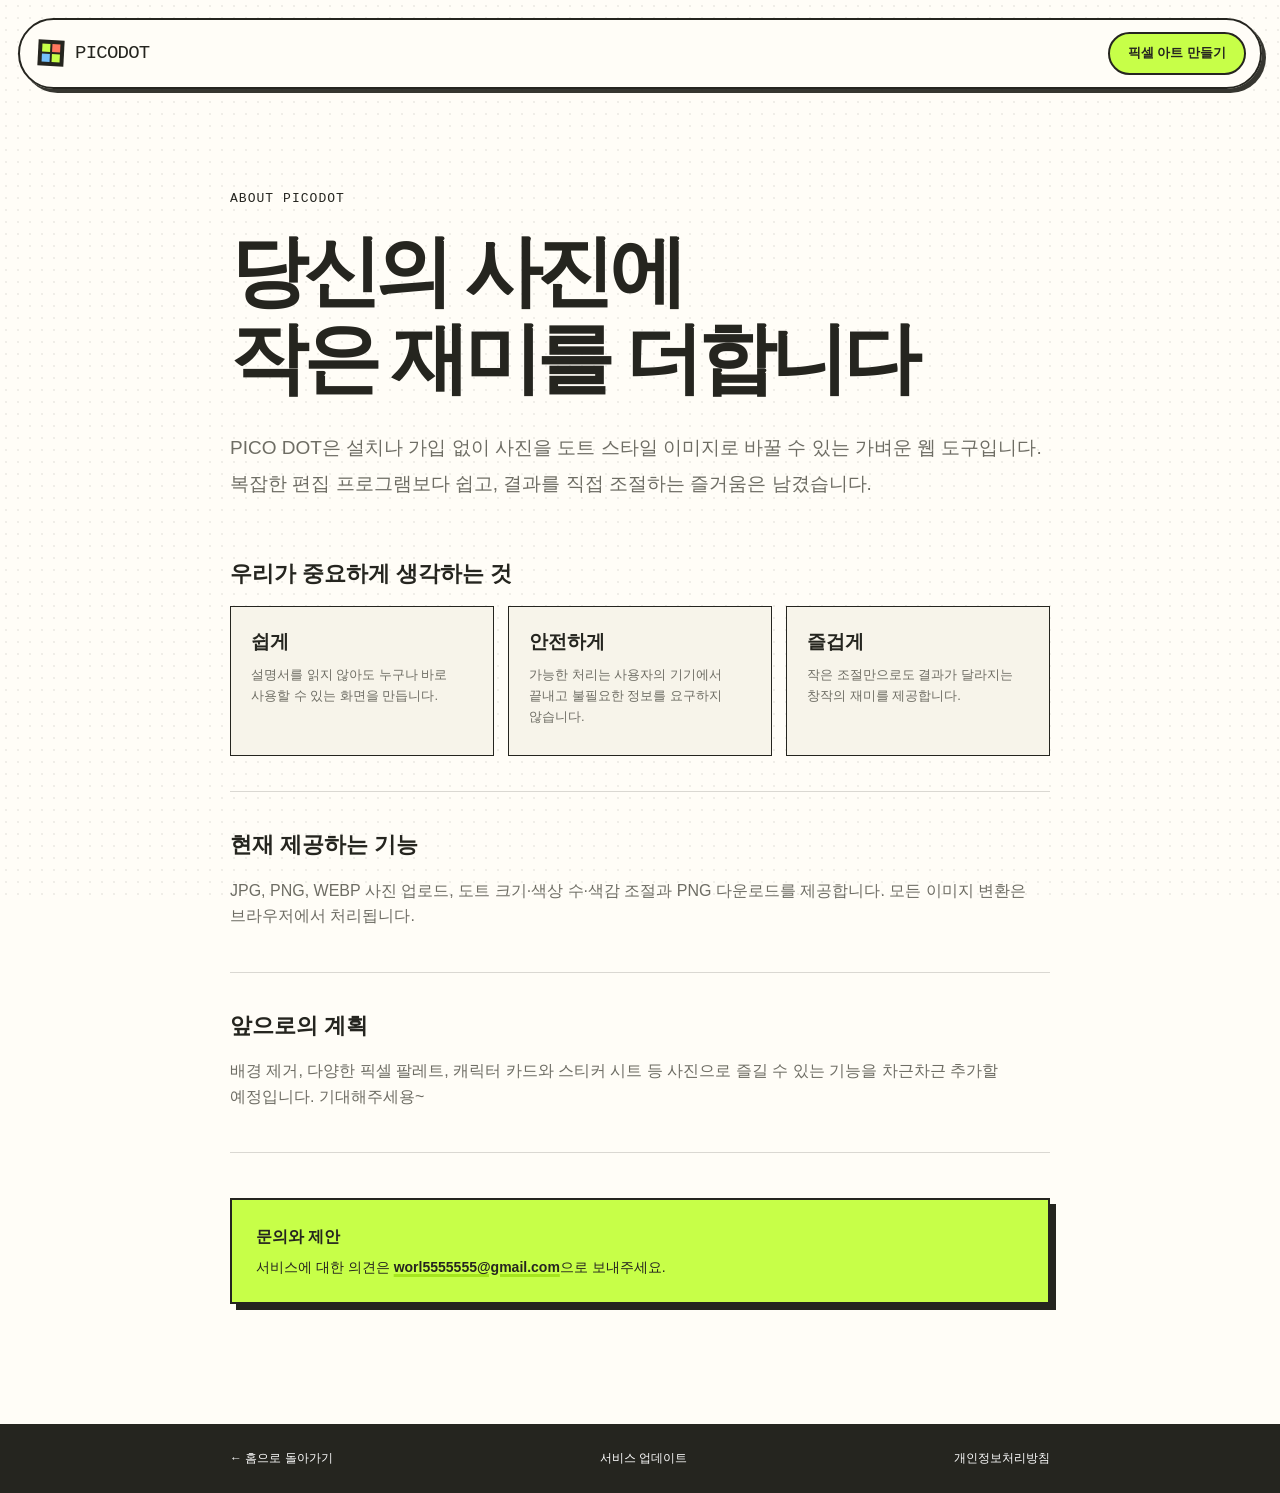
==== commit c75a228c: "feat: add character studio" ====
--- a/about.html
+++ b/about.html
@@ -5,23 +5,31 @@
     <meta name="viewport" content="width=device-width, initial-scale=1">
     <meta name="description" content="사진을 픽셀 아트로 바꾸는 무료 브라우저 도구 PICO DOT을 소개합니다! 짜잔~">
     <meta name="robots" content="index, follow">
+    <link rel="canonical" href="https://picodot.net/about">
+    <meta property="og:type" content="website">
+    <meta property="og:locale" content="ko_KR">
+    <meta property="og:site_name" content="PICO DOT">
+    <meta property="og:url" content="https://picodot.net/about">
+    <meta property="og:title" content="사이트 소개 | PICO DOT">
+    <meta property="og:description" content="사진을 쉽고 즐거운 픽셀 아트로 바꾸는 PICO DOT을 소개합니다.">
+    <meta property="og:image" content="https://picodot.net/assets/images/og-preview.svg">
     <title>사이트 소개 | PICO DOT</title>
     <link rel="icon" href="assets/images/favicon.svg" type="image/svg+xml">
     <link rel="stylesheet" href="assets/css/styles.css">
   </head>
   <body class="document-page">
     <header class="site-header compact-header">
-      <a class="brand" href="index.html" aria-label="PICO DOT 홈">
+      <a class="brand" href="index.html" aria-label="PICODOT 홈">
         <span class="brand-mark" aria-hidden="true">
           <span></span><span></span><span></span><span></span>
         </span>
-        <span>PICO DOT</span>
+        <span>PICODOT</span>
       </a>
       <a class="header-cta" href="index.html#pixel-maker">픽셀 아트 만들기</a>
     </header>
 
     <main class="document-shell about-document">
-      <p class="section-kicker">ABOUT PICO DOT</p>
+      <p class="section-kicker">ABOUT PICODOT</p>
       <h1>당신의 사진에<br>작은 재미를 더합니다</h1>
       <p class="document-lead">
         PICO DOT은 설치나 가입 없이 사진을 도트 스타일 이미지로 바꿀 수 있는 가벼운 웹
@@ -68,7 +76,7 @@
       </div>
     </main>
 
-    <footer class="document-footer">
+    <footer class="document-footer" aria-label="문서 바로가기">
       <a href="index.html">← 홈으로 돌아가기</a>
       <a href="updates.html">서비스 업데이트</a>
       <a href="privacy.html">개인정보처리방침</a>
--- a/assets/css/styles.css
+++ b/assets/css/styles.css
@@ -92,7 +92,7 @@
   display: grid;
   grid-template-columns: 1fr auto 1fr;
   align-items: center;
-  width: min(calc(100% - 36px), 1240px);
+  width: min(calc(100% - 36px), 1380px);
   margin: 18px auto 0;
   padding: 12px 14px 12px 18px;
   border: 2px solid var(--ink);
@@ -139,9 +139,11 @@
 .desktop-nav {
   display: flex;
   align-items: center;
-  gap: 30px;
-  font-size: 14px;
+  justify-content: center;
+  gap: clamp(12px, 1.5vw, 24px);
+  font-size: 12px;
   font-weight: 700;
+  white-space: nowrap;
 }
 
 .desktop-nav a {
@@ -162,8 +164,419 @@
 }
 
 .desktop-nav a:hover::after,
-.desktop-nav a:focus-visible::after {
+.desktop-nav a:focus-visible::after,
+.desktop-nav a.is-current::after {
   transform: scaleX(1);
+}
+
+.studio-promo {
+  display: grid;
+  grid-template-columns: 0.9fr 1.1fr;
+  align-items: center;
+  margin-top: 110px;
+  margin-bottom: 110px;
+  border: 3px solid var(--ink);
+  background: var(--yellow);
+  box-shadow: 12px 12px 0 var(--ink);
+}
+
+.studio-promo-copy {
+  padding: 55px;
+}
+
+.studio-promo-copy h2 {
+  margin: 0;
+  font-size: clamp(36px, 4.2vw, 57px);
+  font-weight: 900;
+  letter-spacing: -0.06em;
+  line-height: 1.16;
+}
+
+.studio-promo-copy > p:not(.section-kicker) {
+  margin: 24px 0 30px;
+  color: var(--muted);
+  line-height: 1.8;
+}
+
+.studio-promo-art {
+  position: relative;
+  display: grid;
+  min-height: 470px;
+  overflow: hidden;
+  border-left: 3px solid var(--ink);
+  background:
+    linear-gradient(90deg, transparent 94%, rgba(37, 37, 31, 0.1) 94%),
+    linear-gradient(transparent 94%, rgba(37, 37, 31, 0.1) 94%),
+    #bfe5ff;
+  background-size: 24px 24px;
+  place-items: center;
+}
+
+.promo-cat {
+  position: relative;
+  width: 250px;
+  height: 240px;
+  border: 8px solid var(--ink);
+  border-radius: 48%;
+  background:
+    repeating-linear-gradient(135deg, #d99a68 0 28px, #f3c184 28px 50px);
+  box-shadow: 10px 10px 0 rgba(37, 37, 31, 0.2);
+}
+
+.promo-ear {
+  position: absolute;
+  top: -76px;
+  width: 0;
+  height: 0;
+  border-right: 55px solid transparent;
+  border-bottom: 105px solid var(--coral);
+  border-left: 55px solid transparent;
+  filter: drop-shadow(0 -5px 0 var(--ink)) drop-shadow(5px 0 0 var(--ink));
+}
+
+.promo-ear-left {
+  left: -20px;
+  transform: rotate(-7deg);
+}
+
+.promo-ear-right {
+  right: -20px;
+  transform: rotate(7deg);
+}
+
+.promo-eye {
+  position: absolute;
+  top: 84px;
+  width: 54px;
+  height: 44px;
+  border: 7px solid var(--ink);
+  background: var(--lime);
+}
+
+.promo-eye-left {
+  left: 47px;
+}
+
+.promo-eye-right {
+  right: 47px;
+}
+
+.promo-nose {
+  position: absolute;
+  top: 143px;
+  left: 50%;
+  width: 0;
+  height: 0;
+  border-top: 25px solid var(--coral);
+  border-right: 20px solid transparent;
+  border-left: 20px solid transparent;
+  transform: translateX(-50%);
+}
+
+.promo-label {
+  position: absolute;
+  right: 18px;
+  bottom: 30px;
+  padding: 12px 17px;
+  border: 3px solid var(--ink);
+  background: var(--lime);
+  box-shadow: 5px 5px 0 var(--ink);
+  font-family: var(--font-mono);
+  font-size: 13px;
+  font-weight: 800;
+  transform: rotate(5deg);
+}
+
+.promo-pixel {
+  position: absolute;
+  top: 35px;
+  left: 40px;
+  color: var(--coral);
+  font-family: var(--font-mono);
+  font-size: 52px;
+  font-weight: 900;
+}
+
+.studio-page {
+  min-height: 100vh;
+}
+
+.studio-header {
+  grid-template-columns: 1fr auto 1fr;
+}
+
+.studio-intro {
+  display: grid;
+  grid-template-columns: 1.35fr 0.65fr;
+  align-items: end;
+  padding-top: 100px;
+  padding-bottom: 70px;
+  gap: 70px;
+}
+
+.studio-intro h1 {
+  margin: 0;
+  font-size: clamp(48px, 7vw, 92px);
+  font-weight: 900;
+  letter-spacing: -0.075em;
+  line-height: 1.02;
+}
+
+.studio-intro > div > p:last-child {
+  max-width: 680px;
+  margin: 30px 0 0;
+  color: var(--muted);
+  font-size: 17px;
+  line-height: 1.85;
+}
+
+.studio-points {
+  margin: 0;
+  padding: 0;
+  border-top: 2px solid var(--ink);
+  list-style: none;
+}
+
+.studio-points li {
+  display: grid;
+  grid-template-columns: 42px 1fr;
+  padding: 16px 0;
+  border-bottom: 1px solid var(--soft-line);
+  gap: 12px;
+}
+
+.studio-points strong {
+  font-family: var(--font-mono);
+  font-size: 11px;
+}
+
+.studio-points span {
+  font-size: 13px;
+  font-weight: 700;
+}
+
+.studio-workspace {
+  display: grid;
+  grid-template-columns: minmax(0, 1.2fr) minmax(330px, 0.8fr);
+  margin-bottom: 110px;
+  border: 3px solid var(--ink);
+  background: var(--paper);
+  box-shadow: 12px 12px 0 var(--ink);
+}
+
+.studio-preview-panel,
+.studio-controls {
+  padding: 30px;
+}
+
+.studio-preview-panel {
+  border-right: 3px solid var(--ink);
+}
+
+.studio-preview-panel .panel-heading h2,
+.studio-controls .panel-heading h2 {
+  margin: 0;
+  font-size: 21px;
+}
+
+.studio-live-badge {
+  padding: 5px 9px;
+  border: 1.5px solid var(--ink);
+  background: var(--lime);
+  font-family: var(--font-mono);
+  font-size: 9px;
+  font-weight: 800;
+}
+
+.studio-canvas-frame {
+  position: relative;
+  overflow: visible;
+  margin: 28px 14px 18px 0;
+  padding-top: 38px;
+  border: 3px solid var(--ink);
+  border-radius: 20px;
+  background: var(--paper);
+  box-shadow: 11px 11px 0 var(--ink);
+  transform: rotate(1deg);
+}
+
+.studio-window-bar {
+  position: absolute;
+  top: 0;
+  right: 0;
+  left: 0;
+  display: flex;
+  align-items: center;
+  justify-content: space-between;
+  height: 38px;
+  padding: 0 15px;
+  border-bottom: 2px solid var(--ink);
+}
+
+.studio-window-bar > div {
+  display: flex;
+  gap: 7px;
+}
+
+.studio-window-bar span {
+  width: 10px;
+  height: 10px;
+  border: 1.5px solid var(--ink);
+  border-radius: 50%;
+  background: var(--coral);
+}
+
+.studio-window-bar span:nth-child(2) {
+  background: var(--yellow);
+}
+
+.studio-window-bar span:nth-child(3) {
+  background: var(--lime);
+}
+
+.studio-window-bar strong {
+  font-family: var(--font-mono);
+  font-size: 9px;
+}
+
+.studio-canvas-frame canvas {
+  display: block;
+  width: 100%;
+  height: auto;
+  border-radius: 0 0 16px 16px;
+  image-rendering: pixelated;
+}
+
+.studio-sticker {
+  position: absolute;
+  z-index: 2;
+  padding: 10px 13px;
+  border: 2px solid var(--ink);
+  background: var(--paper);
+  box-shadow: 4px 4px 0 var(--ink);
+  font-family: var(--font-mono);
+  font-size: 10px;
+  font-weight: 800;
+}
+
+.studio-sticker-original {
+  top: -19px;
+  left: -18px;
+  transform: rotate(-5deg);
+}
+
+.studio-sticker-pixel {
+  right: -20px;
+  bottom: 22px;
+  background: var(--lime);
+  transform: rotate(5deg);
+}
+
+.studio-preview-actions {
+  display: grid;
+  grid-template-columns: repeat(2, minmax(0, 1fr));
+  margin-top: 32px;
+  gap: 12px;
+}
+
+.studio-preview-actions .button {
+  width: 100%;
+}
+
+.studio-control-grid {
+  display: grid;
+  grid-template-columns: repeat(2, minmax(0, 1fr));
+  gap: 13px;
+}
+
+.studio-control-grid label,
+.studio-name-control {
+  display: block;
+}
+
+.studio-control-grid label > span,
+.studio-name-control > label {
+  display: block;
+  margin-bottom: 7px;
+  font-size: 11px;
+  font-weight: 800;
+}
+
+.studio-colors {
+  display: grid;
+  grid-template-columns: repeat(5, minmax(0, 1fr));
+  margin: 25px 0 0;
+  padding: 19px 0 0;
+  border: 0;
+  border-top: 1px solid var(--soft-line);
+  gap: 8px;
+}
+
+.studio-colors legend {
+  padding: 0 0 12px;
+  font-size: 12px;
+  font-weight: 900;
+}
+
+.studio-colors label {
+  min-width: 0;
+  text-align: center;
+}
+
+.studio-colors label span {
+  display: block;
+  margin-bottom: 7px;
+  font-size: 8px;
+  font-weight: 700;
+}
+
+.studio-colors input[type="color"] {
+  width: 100%;
+  height: 42px;
+  padding: 3px;
+  border: 1.5px solid var(--ink);
+  background: var(--white);
+  cursor: pointer;
+}
+
+.studio-name-control {
+  margin-top: 22px;
+  padding-top: 20px;
+  border-top: 1px solid var(--soft-line);
+}
+
+.studio-name-control input {
+  width: 100%;
+  min-height: 44px;
+  padding: 9px 11px;
+  border: 1.5px solid var(--ink);
+  background: var(--white);
+  font-family: var(--font-mono);
+  font-size: 12px;
+  font-weight: 700;
+}
+
+.studio-name-control small {
+  display: block;
+  margin-top: 8px;
+  color: var(--muted);
+  font-size: 9px;
+}
+
+.studio-note {
+  padding-bottom: 120px;
+}
+
+.studio-note h2 {
+  max-width: 760px;
+  margin: 0;
+  font-size: clamp(34px, 4vw, 52px);
+  letter-spacing: -0.05em;
+  line-height: 1.2;
+}
+
+.studio-footer {
+  position: static;
 }
 
 .header-cta {
@@ -617,7 +1030,8 @@
 }
 
 .small-button {
-  padding: 6px 11px;
+  min-height: 34px;
+  padding: 7px 12px;
   border: 1.5px solid var(--ink);
   background: var(--white);
   font-size: 12px;
@@ -632,6 +1046,45 @@
 .small-button:hover {
   box-shadow: 2px 2px 0 var(--ink);
   transform: translate(-1px, -1px);
+}
+
+.preview-switcher {
+  display: flex;
+  align-items: center;
+  justify-content: space-between;
+  margin-bottom: 12px;
+  gap: 16px;
+}
+
+.preview-switcher > span {
+  color: var(--muted);
+  font-family: var(--font-mono);
+  font-size: 10px;
+  font-weight: 700;
+  letter-spacing: 0.06em;
+}
+
+.preview-switcher > div {
+  display: flex;
+  border: 1.5px solid var(--ink);
+}
+
+.preview-button {
+  min-height: 34px;
+  padding: 7px 12px;
+  border: 0;
+  background: var(--white);
+  font-size: 11px;
+  font-weight: 800;
+  cursor: pointer;
+}
+
+.preview-button + .preview-button {
+  border-left: 1.5px solid var(--ink);
+}
+
+.preview-button.is-active {
+  background: var(--lime);
 }
 
 .drop-zone {
@@ -713,6 +1166,10 @@
   image-rendering: pixelated;
 }
 
+.drop-zone .original-canvas {
+  image-rendering: auto;
+}
+
 .drop-zone canvas.is-visible {
   display: block;
 }
@@ -728,6 +1185,74 @@
   font-size: 10px;
 }
 
+.file-summary {
+  margin: 12px 0 0;
+  overflow-wrap: anywhere;
+  color: var(--muted);
+  font-family: var(--font-mono);
+  font-size: 10px;
+  line-height: 1.6;
+}
+
+.preset-group {
+  padding: 0 0 20px;
+  border-bottom: 1px solid var(--soft-line);
+}
+
+.preset-heading {
+  display: flex;
+  align-items: baseline;
+  justify-content: space-between;
+  margin-bottom: 12px;
+  gap: 12px;
+}
+
+.preset-heading strong {
+  font-size: 14px;
+}
+
+.preset-heading span {
+  color: var(--muted);
+  font-size: 10px;
+}
+
+.preset-buttons {
+  display: grid;
+  grid-template-columns: repeat(3, minmax(0, 1fr));
+  gap: 7px;
+}
+
+.preset-buttons button {
+  min-width: 0;
+  padding: 10px 5px;
+  border: 1.5px solid var(--ink);
+  background: var(--white);
+  cursor: pointer;
+}
+
+.preset-buttons button:hover,
+.preset-buttons button.is-active {
+  background: var(--lime);
+  box-shadow: 2px 2px 0 var(--ink);
+  transform: translate(-1px, -1px);
+}
+
+.preset-buttons strong,
+.preset-buttons span {
+  display: block;
+}
+
+.preset-buttons strong {
+  font-size: 12px;
+}
+
+.preset-buttons span {
+  margin-top: 4px;
+  color: var(--muted);
+  font-size: 8px;
+  line-height: 1.35;
+}
+
 .control-group {
   padding: 22px 0;
   border-bottom: 1px solid var(--soft-line);
@@ -754,14 +1279,52 @@
   text-align: center;
 }
 
+select {
+  width: 100%;
+  min-height: 42px;
+  padding: 8px 38px 8px 11px;
+  border: 1.5px solid var(--ink);
+  border-radius: 0;
+  color: var(--ink);
+  background:
+    linear-gradient(45deg, transparent 50%, var(--ink) 50%) calc(100% - 16px) 17px / 6px 6px no-repeat,
+    linear-gradient(135deg, var(--ink) 50%, transparent 50%) calc(100% - 10px) 17px / 6px 6px no-repeat,
+    var(--white);
+  font: inherit;
+  font-size: 12px;
+  font-weight: 700;
+  cursor: pointer;
+  appearance: none;
+}
+
+.control-help {
+  margin: 9px 0 0;
+  color: var(--muted);
+  font-size: 10px;
+  line-height: 1.55;
+}
+
 input[type="range"] {
   width: 100%;
-  height: 6px;
+  height: 22px;
   border: 1px solid var(--ink);
   border-radius: 0;
-  background: var(--white);
+  background:
+    linear-gradient(
+      to bottom,
+      transparent 7px,
+      var(--white) 7px,
+      var(--white) 13px,
+      transparent 13px
+    );
   cursor: pointer;
   appearance: none;
+  touch-action: manipulation;
+}
+
+input[type="range"]:disabled {
+  opacity: 0.42;
+  cursor: not-allowed;
 }
 
 input[type="range"]::-webkit-slider-thumb {
@@ -791,9 +1354,96 @@
   font-size: 10px;
 }
 
+.compact-control-group {
+  padding: 18px 0;
+}
+
+.toggle-control {
+  display: flex;
+  align-items: center;
+  justify-content: space-between;
+  cursor: pointer;
+  gap: 18px;
+}
+
+.toggle-control > span:first-child {
+  display: flex;
+  flex-direction: column;
+}
+
+.toggle-control strong {
+  font-size: 14px;
+}
+
+.toggle-control small {
+  margin-top: 4px;
+  color: var(--muted);
+  font-size: 9px;
+  font-weight: 400;
+  line-height: 1.45;
+}
+
+.toggle-control input {
+  position: relative;
+  flex: 0 0 auto;
+  width: 48px;
+  height: 26px;
+  border: 2px solid var(--ink);
+  background: var(--white);
+  cursor: pointer;
+  appearance: none;
+}
+
+.toggle-control input::before {
+  position: absolute;
+  top: 3px;
+  left: 3px;
+  width: 16px;
+  height: 16px;
+  background: var(--coral);
+  content: "";
+  transition: transform 150ms ease, background-color 150ms ease;
+}
+
+.toggle-control input:checked {
+  background: var(--lime);
+}
+
+.toggle-control input:checked::before {
+  background: var(--ink);
+  transform: translateX(22px);
+}
+
+.toggle-control input:focus-visible {
+  outline: 3px solid var(--blue);
+  outline-offset: 3px;
+}
+
+.download-options {
+  margin-top: 18px;
+  padding: 14px;
+  border: 1.5px solid var(--ink);
+  background: #eef6ff;
+}
+
+.download-options label {
+  display: block;
+  margin-bottom: 8px;
+  font-size: 12px;
+  font-weight: 900;
+}
+
+.download-options small {
+  display: block;
+  margin-top: 8px;
+  color: var(--muted);
+  font-size: 9px;
+  line-height: 1.5;
+}
+
 .download-button {
   width: 100%;
-  margin-top: 18px;
+  margin-top: 10px;
 }
 
 .status-message {
@@ -1077,6 +1727,97 @@
   margin: 0;
   color: var(--muted);
   font-size: 13px;
+}
+
+.test-notes {
+  padding-top: 115px;
+  padding-bottom: 120px;
+  border-top: 2px solid var(--ink);
+  background: #eef6ff;
+}
+
+.test-note-grid {
+  display: grid;
+  grid-template-columns: repeat(3, minmax(0, 1fr));
+  gap: 22px;
+}
+
+.test-note-card {
+  padding: 24px;
+  border: 2px solid var(--ink);
+  background: var(--white);
+  box-shadow: 6px 6px 0 var(--ink);
+}
+
+.test-note-card:nth-child(2) {
+  background: #fff4d7;
+}
+
+.test-note-card:nth-child(3) {
+  background: #f0ffd0;
+}
+
+.test-note-art {
+  position: relative;
+  height: 150px;
+  margin-bottom: 24px;
+  overflow: hidden;
+  border: 2px solid var(--ink);
+  background: #f7f4ea;
+}
+
+.test-note-art img {
+  width: 100%;
+  height: 100%;
+  object-fit: cover;
+  display: block;
+}
+
+.test-note-card h3 {
+  min-height: 62px;
+  margin: 0 0 18px;
+  font-size: 22px;
+  letter-spacing: -0.04em;
+  line-height: 1.4;
+}
+
+.test-note-card dl {
+  margin: 0 0 18px;
+  border-top: 1px solid var(--ink);
+}
+
+.test-note-card dl div {
+  display: flex;
+  justify-content: space-between;
+  padding: 9px 0;
+  border-bottom: 1px solid var(--soft-line);
+  gap: 16px;
+}
+
+.test-note-card dt {
+  font-size: 12px;
+  font-weight: 800;
+}
+
+.test-note-card dd {
+  margin: 0;
+  font-family: var(--font-mono);
+  font-size: 11px;
+  font-weight: 700;
+}
+
+.test-note-card > p:last-child {
+  margin: 0;
+  color: var(--muted);
+  font-size: 13px;
+  line-height: 1.75;
+}
+
+.test-note-footnote {
+  margin: 28px 0 0;
+  color: var(--muted);
+  font-size: 12px;
+  line-height: 1.7;
 }
 
 .privacy-highlight {
@@ -1349,10 +2090,7 @@
 }
 
 .footer-main {
-  display: grid;
-  grid-template-columns: 1.2fr 0.8fr;
   padding-bottom: 55px;
-  gap: 70px;
 }
 
 .footer-main > div:first-child p {
@@ -1360,33 +2098,6 @@
   margin: 16px 0 0;
   color: var(--muted);
   font-size: 13px;
-}
-
-.footer-links {
-  display: grid;
-  grid-template-columns: repeat(2, 1fr);
-  gap: 40px;
-}
-
-.footer-links > div {
-  display: flex;
-  flex-direction: column;
-  gap: 9px;
-}
-
-.footer-links strong {
-  margin-bottom: 7px;
-  font-size: 13px;
-}
-
-.footer-links a {
-  color: var(--muted);
-  font-size: 12px;
-}
-
-.footer-links a:hover {
-  color: var(--ink);
-  text-decoration: underline;
 }
 
 .developer-info {
@@ -1444,6 +2155,7 @@
 
 .compact-header {
   position: relative;
+  grid-template-columns: 1fr auto;
 }
 
 .document-shell {
@@ -1557,13 +2269,54 @@
   font-size: 13px;
 }
 
-@media (max-width: 900px) {
-  .desktop-nav {
-    display: none;
-  }
-
+@media (max-width: 1100px) {
   .site-header {
     grid-template-columns: 1fr auto;
+    border-radius: 28px;
+  }
+
+  .desktop-nav {
+    grid-column: 1 / -1;
+    grid-row: 2;
+    justify-content: flex-start;
+    width: 100%;
+    margin-top: 10px;
+    padding: 10px 4px 1px;
+    overflow-x: auto;
+    border-top: 1px solid var(--soft-line);
+    scrollbar-width: none;
+  }
+
+  .desktop-nav::-webkit-scrollbar {
+    display: none;
+  }
+
+}
+
+@media (max-width: 900px) {
+  .studio-promo {
+    grid-template-columns: 1fr;
+  }
+
+  .studio-promo-art {
+    min-height: 420px;
+    border-top: 3px solid var(--ink);
+    border-left: 0;
+  }
+
+  .studio-intro {
+    grid-template-columns: 1fr;
+    padding-top: 80px;
+    gap: 45px;
+  }
+
+  .studio-workspace {
+    grid-template-columns: 1fr;
+  }
+
+  .studio-preview-panel {
+    border-right: 0;
+    border-bottom: 3px solid var(--ink);
   }
 
   .hero {
@@ -1611,6 +2364,10 @@
     grid-template-columns: 1fr;
   }
 
+  .test-note-grid {
+    grid-template-columns: 1fr;
+  }
+
   .guide-card-wide {
     grid-column: auto;
   }
@@ -1629,9 +2386,6 @@
     opacity: 0.35;
   }
 
-  .footer-main {
-    grid-template-columns: 1fr;
-  }
 }
 
 @media (max-width: 600px) {
@@ -1647,6 +2401,7 @@
     width: calc(100% - 22px);
     margin-top: 10px;
     padding: 9px 10px 9px 13px;
+    border-radius: 22px;
   }
 
   .brand {
@@ -1661,6 +2416,120 @@
   .header-cta {
     padding: 7px 11px;
     font-size: 11px;
+  }
+
+  .desktop-nav {
+    justify-content: center;
+    flex-wrap: wrap;
+    gap: 7px 16px;
+    margin-top: 8px;
+    padding-top: 8px;
+    overflow-x: visible;
+    font-size: 11px;
+  }
+
+  .studio-promo {
+    width: calc(100% - 28px);
+    margin-top: 75px;
+    margin-bottom: 80px;
+    box-shadow: 7px 7px 0 var(--ink);
+  }
+
+  .studio-promo-copy {
+    padding: 32px 24px;
+  }
+
+  .studio-promo-art {
+    min-height: 340px;
+  }
+
+  .promo-cat {
+    width: 190px;
+    height: 185px;
+  }
+
+  .promo-ear {
+    top: -58px;
+    border-right-width: 42px;
+    border-bottom-width: 80px;
+    border-left-width: 42px;
+  }
+
+  .promo-eye {
+    top: 62px;
+    width: 42px;
+    height: 35px;
+  }
+
+  .promo-eye-left {
+    left: 34px;
+  }
+
+  .promo-eye-right {
+    right: 34px;
+  }
+
+  .promo-nose {
+    top: 111px;
+  }
+
+  .studio-intro {
+    padding-top: 65px;
+    padding-bottom: 50px;
+  }
+
+  .studio-intro h1 {
+    font-size: clamp(43px, 13vw, 62px);
+  }
+
+  .studio-intro > div > p:last-child {
+    font-size: 14px;
+  }
+
+  .studio-workspace {
+    width: calc(100% - 28px);
+    margin-bottom: 80px;
+    box-shadow: 7px 7px 0 var(--ink);
+  }
+
+  .studio-preview-panel,
+  .studio-controls {
+    padding: 20px;
+  }
+
+  .studio-canvas-frame {
+    margin-right: 8px;
+    box-shadow: 7px 7px 0 var(--ink);
+  }
+
+  .studio-sticker {
+    padding: 7px 9px;
+    font-size: 8px;
+  }
+
+  .studio-sticker-original {
+    left: -10px;
+  }
+
+  .studio-sticker-pixel {
+    right: -9px;
+  }
+
+  .studio-preview-actions {
+    grid-template-columns: 1fr;
+  }
+
+  .studio-control-grid {
+    grid-template-columns: 1fr;
+  }
+
+  .studio-colors {
+    grid-template-columns: repeat(5, minmax(44px, 1fr));
+    overflow-x: auto;
+  }
+
+  .studio-note {
+    padding-bottom: 90px;
   }
 
   .section-shell {
@@ -1772,6 +2641,55 @@
     padding: 18px;
   }
 
+  .panel-heading {
+    align-items: flex-start;
+    gap: 14px;
+  }
+
+  .panel-actions {
+    align-items: stretch;
+    flex-direction: column;
+    width: 112px;
+  }
+
+  .preview-switcher {
+    align-items: stretch;
+    flex-direction: column;
+    gap: 8px;
+  }
+
+  .preview-switcher > div {
+    display: grid;
+    grid-template-columns: 1fr 1fr;
+  }
+
+  .preview-button {
+    min-height: 40px;
+  }
+
+  .small-button {
+    min-height: 40px;
+  }
+
+  .preset-buttons {
+    grid-template-columns: 1fr;
+  }
+
+  .preset-buttons button {
+    min-height: 48px;
+    padding: 9px 12px;
+    text-align: left;
+  }
+
+  .preset-buttons strong,
+  .preset-buttons span {
+    display: inline;
+  }
+
+  .preset-buttons span {
+    margin-left: 7px;
+  }
+
   .drop-zone {
     min-height: 380px;
   }
@@ -1782,6 +2700,7 @@
 
   .features,
   .guide-section,
+  .test-notes,
   .faq {
     padding-top: 75px;
     padding-bottom: 85px;
@@ -1818,6 +2737,14 @@
 
   .guide-checklist {
     grid-template-columns: 1fr;
+  }
+
+  .test-note-card {
+    padding: 22px;
+  }
+
+  .test-note-card h3 {
+    min-height: auto;
   }
 
   .privacy-highlight {
@@ -1879,15 +2806,49 @@
     gap: 35px;
   }
 
-  .footer-links {
-    gap: 20px;
-  }
-
-  .footer-bottom,
-  .document-footer {
+  .footer-bottom {
     align-items: flex-start;
     flex-direction: column;
     gap: 8px;
+  }
+
+  .document-page,
+  .studio-page {
+    padding-bottom: calc(68px + env(safe-area-inset-bottom));
+  }
+
+  .document-footer {
+    position: fixed;
+    right: 0;
+    bottom: 0;
+    left: 0;
+    z-index: 40;
+    display: grid;
+    grid-template-columns: repeat(3, minmax(0, 1fr));
+    align-items: center;
+    width: 100%;
+    min-height: 60px;
+    padding: 14px 12px calc(14px + env(safe-area-inset-bottom));
+    border-top: 1px solid rgba(255, 255, 255, 0.18);
+    box-shadow: 0 -5px 18px rgba(37, 37, 31, 0.18);
+    gap: 8px;
+  }
+
+  .document-footer a {
+    overflow: hidden;
+    font-size: 10px;
+    font-weight: 700;
+    text-align: center;
+    text-overflow: ellipsis;
+    white-space: nowrap;
+  }
+
+  .document-footer a:first-child {
+    text-align: left;
+  }
+
+  .document-footer a:last-child {
+    text-align: right;
   }
 
   .document-shell {
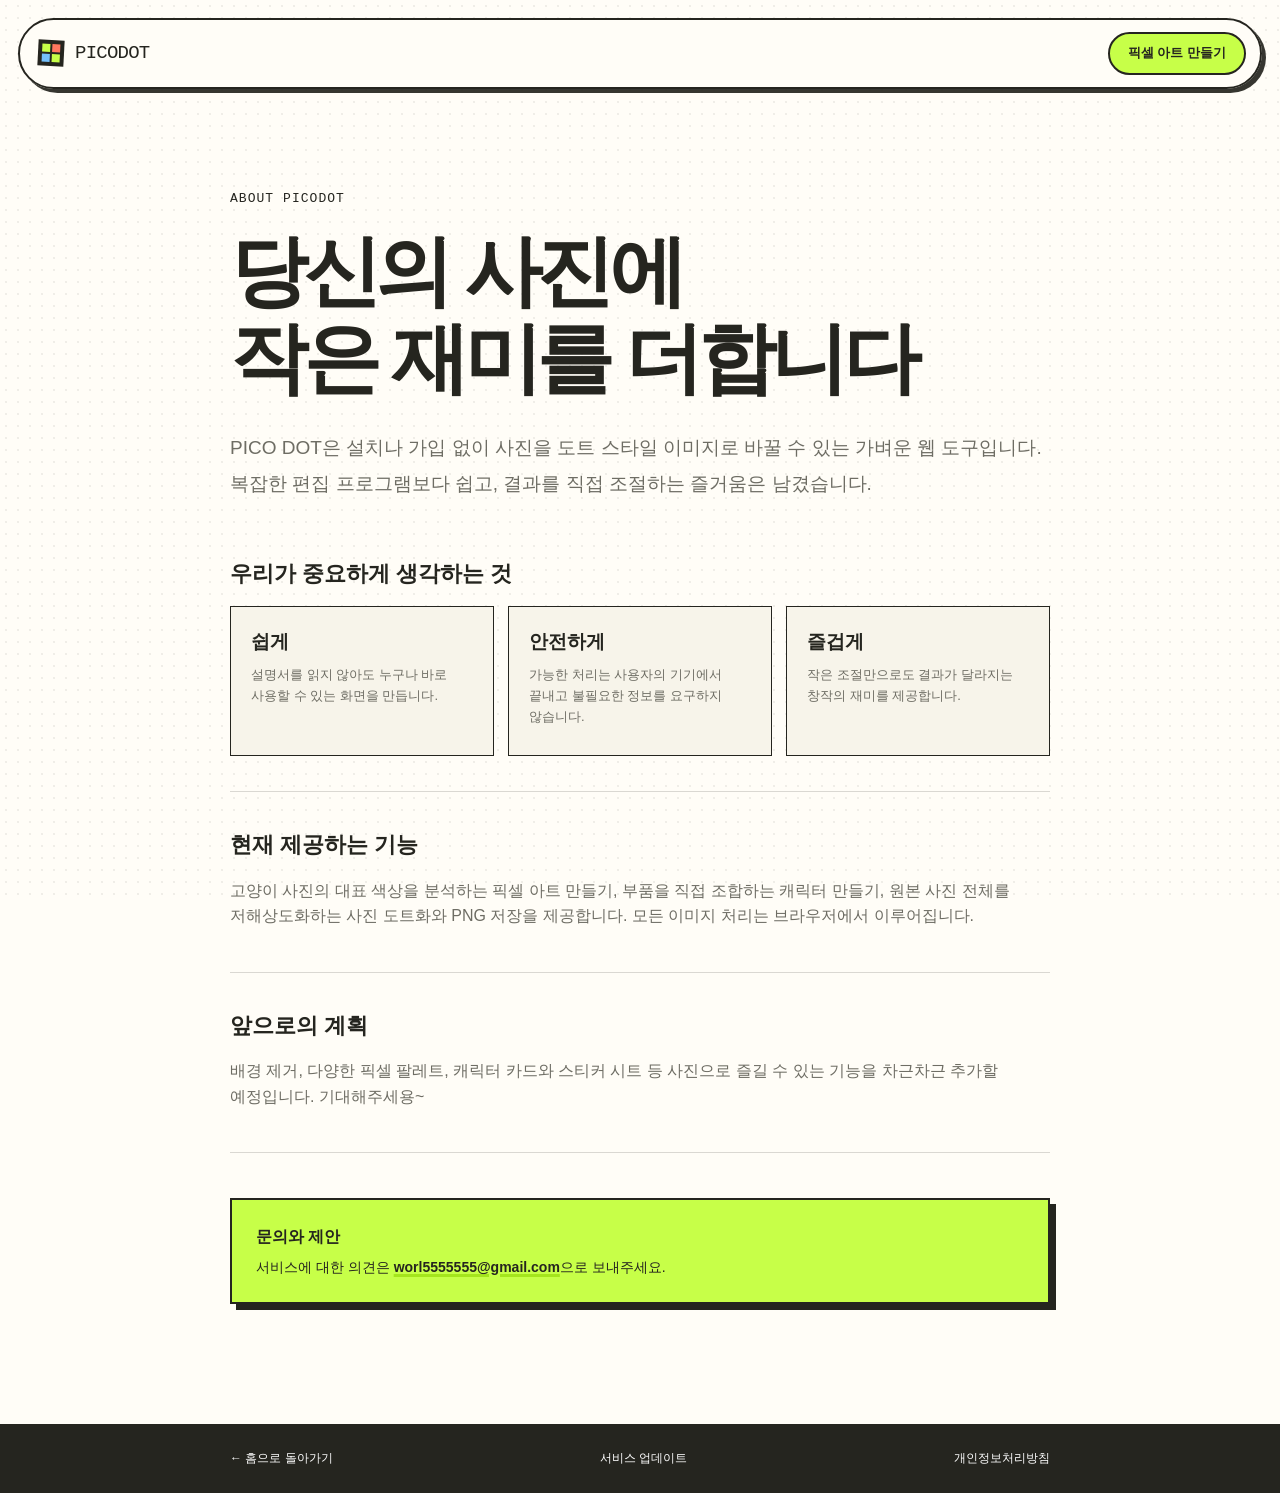
==== commit ff8b5d15: "feat: add photo-based pixel art maker" ====
--- a/about.html
+++ b/about.html
@@ -57,8 +57,9 @@
       <section>
         <h2>현재 제공하는 기능</h2>
         <p>
-          JPG, PNG, WEBP 사진 업로드, 도트 크기·색상 수·색감 조절과 PNG 다운로드를
-          제공합니다. 모든 이미지 변환은 브라우저에서 처리됩니다.
+          고양이 사진의 대표 색상을 분석하는 픽셀 아트 만들기, 부품을 직접 조합하는 캐릭터
+          만들기, 원본 사진 전체를 저해상도화하는 사진 도트화와 PNG 저장을 제공합니다.
+          모든 이미지 처리는 브라우저에서 이루어집니다.
         </p>
       </section>
 
--- a/assets/css/styles.css
+++ b/assets/css/styles.css
@@ -146,11 +146,11 @@
   white-space: nowrap;
 }
 
-.desktop-nav a {
+.desktop-nav > a {
   position: relative;
 }
 
-.desktop-nav a::after {
+.desktop-nav > a::after {
   position: absolute;
   right: 0;
   bottom: -5px;
@@ -163,10 +163,104 @@
   transition: transform 180ms ease;
 }
 
-.desktop-nav a:hover::after,
-.desktop-nav a:focus-visible::after,
-.desktop-nav a.is-current::after {
+.desktop-nav > a:hover::after,
+.desktop-nav > a:focus-visible::after,
+.desktop-nav > a.is-current::after {
   transform: scaleX(1);
+}
+
+.feature-menu {
+  position: relative;
+}
+
+.feature-menu-trigger {
+  display: inline-flex;
+  align-items: center;
+  padding: 3px 0;
+  border: 0;
+  background: transparent;
+  font-size: inherit;
+  font-weight: inherit;
+  cursor: pointer;
+  gap: 5px;
+}
+
+.feature-menu-trigger span {
+  font-size: 14px;
+  transition: transform 180ms ease;
+}
+
+.feature-menu:hover .feature-menu-trigger span,
+.feature-menu:focus-within .feature-menu-trigger span,
+.feature-menu.is-open .feature-menu-trigger span {
+  transform: rotate(180deg);
+}
+
+.feature-menu-panel {
+  position: absolute;
+  top: calc(100% + 17px);
+  left: 50%;
+  z-index: 40;
+  display: grid;
+  width: 320px;
+  padding: 10px;
+  visibility: hidden;
+  border: 2px solid var(--ink);
+  background: var(--paper);
+  box-shadow: 7px 7px 0 var(--ink);
+  opacity: 0;
+  transform: translate(-50%, -8px);
+  transition:
+    opacity 160ms ease,
+    transform 160ms ease,
+    visibility 160ms ease;
+  gap: 6px;
+}
+
+.feature-menu:hover .feature-menu-panel,
+.feature-menu:focus-within .feature-menu-panel,
+.feature-menu.is-open .feature-menu-panel {
+  visibility: visible;
+  opacity: 1;
+  transform: translate(-50%, 0);
+}
+
+.feature-menu-panel a {
+  display: grid;
+  grid-template-columns: 34px 1fr;
+  align-items: center;
+  padding: 11px 12px;
+  border: 1.5px solid transparent;
+  white-space: normal;
+  column-gap: 10px;
+}
+
+.feature-menu-panel a:hover,
+.feature-menu-panel a:focus-visible {
+  border-color: var(--ink);
+  background: var(--lime);
+}
+
+.feature-menu-panel a > span {
+  display: grid;
+  grid-row: 1 / 3;
+  width: 30px;
+  height: 30px;
+  border: 1.5px solid var(--ink);
+  background: var(--white);
+  font-family: var(--font-mono);
+  font-size: 14px;
+  place-items: center;
+}
+
+.feature-menu-panel strong {
+  font-size: 12px;
+}
+
+.feature-menu-panel small {
+  color: var(--muted);
+  font-size: 9px;
+  line-height: 1.45;
 }
 
 .studio-promo {
@@ -933,6 +1027,187 @@
   height: 25px;
   border: 1.5px solid var(--ink);
   background: var(--swatch);
+}
+
+.photo-art-section {
+  padding: 105px max(20px, calc((100% - var(--max-width)) / 2));
+  border-top: 2px solid var(--ink);
+  background: #fff0d8;
+}
+
+.photo-art-app {
+  display: grid;
+  grid-template-columns: minmax(0, 1.35fr) minmax(320px, 0.75fr);
+  width: min(100%, var(--max-width));
+  margin: 0 auto;
+  border: 3px solid var(--ink);
+  background: var(--paper);
+  box-shadow: 12px 12px 0 var(--ink);
+}
+
+.photo-art-preview-panel,
+.photo-art-controls {
+  padding: 28px;
+}
+
+.photo-art-preview-panel {
+  border-right: 3px solid var(--ink);
+}
+
+.photo-art-drop {
+  position: relative;
+  display: grid;
+  width: 100%;
+  aspect-ratio: 1;
+  overflow: hidden;
+  border: 2px solid var(--ink);
+  background: #fff4df;
+  place-items: center;
+}
+
+.photo-art-drop.is-dragging {
+  outline: 7px solid rgba(199, 255, 72, 0.65);
+  outline-offset: -7px;
+}
+
+.photo-art-drop input {
+  position: absolute;
+  width: 1px;
+  height: 1px;
+  opacity: 0;
+  pointer-events: none;
+}
+
+.photo-art-drop canvas {
+  display: block;
+  width: 100%;
+  height: auto;
+  object-fit: contain;
+  image-rendering: pixelated;
+}
+
+.photo-art-badge {
+  position: absolute;
+  right: 12px;
+  bottom: 12px;
+  padding: 6px 10px;
+  border: 1.5px solid var(--ink);
+  background: var(--lime);
+  font-family: var(--font-mono);
+  font-size: 10px;
+  font-weight: 700;
+}
+
+.photo-art-controls {
+  background: #fffdf7;
+}
+
+.photo-art-source-card {
+  display: grid;
+  grid-template-columns: 94px 1fr;
+  align-items: center;
+  margin-bottom: 22px;
+  padding: 12px;
+  border: 1.5px solid var(--ink);
+  background: #eef6ff;
+  gap: 14px;
+}
+
+.photo-art-source-card > div {
+  display: grid;
+  width: 94px;
+  height: 94px;
+  overflow: hidden;
+  border: 1.5px solid var(--ink);
+  background: var(--paper);
+  place-items: center;
+}
+
+.photo-art-source-card img {
+  width: 100%;
+  height: 100%;
+  object-fit: cover;
+}
+
+.photo-art-source-empty {
+  font-family: var(--font-mono);
+  font-size: 11px;
+  font-weight: 700;
+}
+
+.photo-art-source-card p {
+  margin: 0;
+  color: var(--muted);
+  font-size: 11px;
+  line-height: 1.65;
+}
+
+.photo-art-source-card strong {
+  display: block;
+  margin-bottom: 4px;
+  color: var(--ink);
+  font-size: 12px;
+}
+
+.photo-art-selects {
+  display: grid;
+  grid-template-columns: repeat(2, minmax(0, 1fr));
+  margin-bottom: 22px;
+  gap: 10px;
+}
+
+.photo-art-selects label,
+.photo-art-colors label {
+  display: grid;
+  gap: 7px;
+}
+
+.photo-art-selects span,
+.photo-art-colors span {
+  font-size: 11px;
+  font-weight: 800;
+}
+
+.photo-art-selects select {
+  width: 100%;
+  min-height: 43px;
+  padding: 8px 10px;
+  border: 1.5px solid var(--ink);
+  border-radius: 0;
+  background: var(--white);
+  color: var(--ink);
+  font: inherit;
+  font-size: 12px;
+}
+
+.photo-art-colors {
+  display: grid;
+  grid-template-columns: repeat(5, minmax(44px, 1fr));
+  margin: 0 0 24px;
+  padding: 17px 0 23px;
+  border: 0;
+  border-top: 1px solid var(--soft-line);
+  border-bottom: 1px solid var(--soft-line);
+  gap: 8px;
+}
+
+.photo-art-colors legend {
+  padding: 0 0 12px;
+  font-size: 13px;
+  font-weight: 800;
+}
+
+.photo-art-colors label {
+  justify-items: center;
+}
+
+.photo-art-colors input {
+  width: 43px;
+  height: 43px;
+  padding: 3px;
+  border: 1.5px solid var(--ink);
+  background: var(--white);
+  cursor: pointer;
 }
 
 .maker-section {
@@ -2291,9 +2566,29 @@
     display: none;
   }
 
+  .feature-menu-panel {
+    left: 0;
+    transform: translate(0, -8px);
+  }
+
+  .feature-menu:hover .feature-menu-panel,
+  .feature-menu:focus-within .feature-menu-panel,
+  .feature-menu.is-open .feature-menu-panel {
+    transform: translate(0, 0);
+  }
+
 }
 
 @media (max-width: 900px) {
+  .photo-art-app {
+    grid-template-columns: 1fr;
+  }
+
+  .photo-art-preview-panel {
+    border-right: 0;
+    border-bottom: 3px solid var(--ink);
+  }
+
   .studio-promo {
     grid-template-columns: 1fr;
   }
@@ -2426,6 +2721,54 @@
     padding-top: 8px;
     overflow-x: visible;
     font-size: 11px;
+  }
+
+  .feature-menu {
+    position: static;
+  }
+
+  .feature-menu-panel {
+    top: calc(100% + 8px);
+    right: 8px;
+    left: 8px;
+    width: auto;
+    transform: translateY(-8px);
+  }
+
+  .feature-menu:hover .feature-menu-panel,
+  .feature-menu:focus-within .feature-menu-panel,
+  .feature-menu.is-open .feature-menu-panel {
+    transform: translateY(0);
+  }
+
+  .photo-art-section {
+    padding: 75px 14px;
+  }
+
+  .photo-art-app {
+    box-shadow: 7px 7px 0 var(--ink);
+  }
+
+  .photo-art-preview-panel,
+  .photo-art-controls {
+    padding: 18px;
+  }
+
+  .photo-art-drop {
+    aspect-ratio: 1;
+  }
+
+  .photo-art-source-card {
+    grid-template-columns: 76px 1fr;
+  }
+
+  .photo-art-source-card > div {
+    width: 76px;
+    height: 76px;
+  }
+
+  .photo-art-colors {
+    overflow-x: auto;
   }
 
   .studio-promo {
